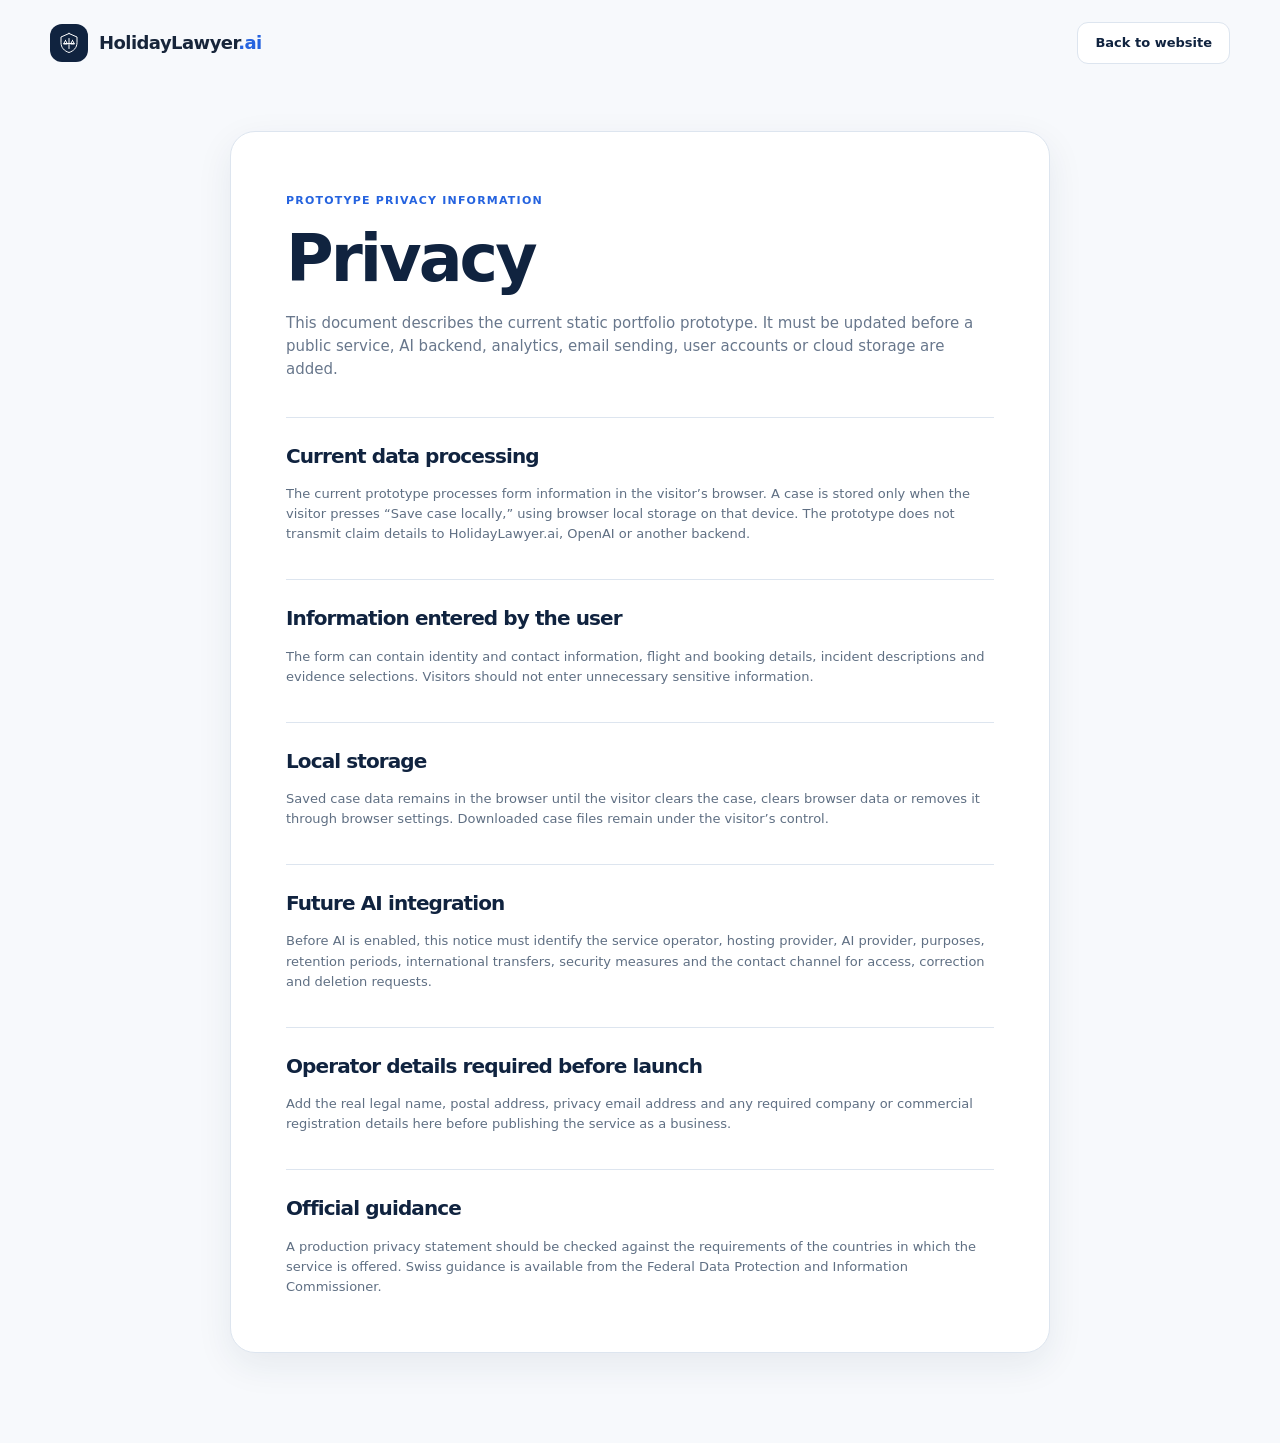
==== privacy.html @ cd202f5f "Add files via upload" ====
<!DOCTYPE html>
<html lang="en">
<head>
  <meta charset="UTF-8" />
  <meta name="viewport" content="width=device-width, initial-scale=1.0" />
  <title>Privacy — HolidayLawyer.ai</title>
  <link rel="stylesheet" href="styles.css" />
</head>
<body class="legal-page">
  <header class="legal-header shell">
    <a class="brand" href="index.html">
      <span class="brand-mark" aria-hidden="true">
        <svg viewBox="0 0 48 48">
          <path d="M24 5 40 12v11c0 10.4-6.5 16.9-16 20-9.5-3.1-16-9.6-16-20V12l16-7Z"/>
          <path d="M15 25h18M24 15v20"/>
          <path d="m17 19-4 7h8l-4-7Zm14 0-4 7h8l-4-7Z"/>
        </svg>
      </span>
      <span class="brand-name">HolidayLawyer<span>.ai</span></span>
    </a>
    <a class="button button-secondary button-small" href="index.html">Back to website</a>
  </header>

  <main class="legal-shell">
    <span class="eyebrow">Prototype privacy information</span>
    <h1>Privacy</h1>
    <p class="legal-intro">
      This document describes the current static portfolio prototype. It must be updated before
      a public service, AI backend, analytics, email sending, user accounts or cloud storage are added.
    </p>

    <section>
      <h2>Current data processing</h2>
      <p>
        The current prototype processes form information in the visitor’s browser. A case is stored
        only when the visitor presses “Save case locally,” using browser local storage on that device.
        The prototype does not transmit claim details to HolidayLawyer.ai, OpenAI or another backend.
      </p>
    </section>

    <section>
      <h2>Information entered by the user</h2>
      <p>
        The form can contain identity and contact information, flight and booking details, incident
        descriptions and evidence selections. Visitors should not enter unnecessary sensitive information.
      </p>
    </section>

    <section>
      <h2>Local storage</h2>
      <p>
        Saved case data remains in the browser until the visitor clears the case, clears browser data
        or removes it through browser settings. Downloaded case files remain under the visitor’s control.
      </p>
    </section>

    <section>
      <h2>Future AI integration</h2>
      <p>
        Before AI is enabled, this notice must identify the service operator, hosting provider, AI provider,
        purposes, retention periods, international transfers, security measures and the contact channel for
        access, correction and deletion requests.
      </p>
    </section>

    <section>
      <h2>Operator details required before launch</h2>
      <p>
        Add the real legal name, postal address, privacy email address and any required company or commercial
        registration details here before publishing the service as a business.
      </p>
    </section>

    <section>
      <h2>Official guidance</h2>
      <p>
        A production privacy statement should be checked against the requirements of the countries in which
        the service is offered. Swiss guidance is available from the Federal Data Protection and Information Commissioner.
      </p>
    </section>
  </main>
</body>
</html>
---- styles.css ----
:root {
  --navy: #10233f;
  --navy-soft: #19385f;
  --blue: #2563df;
  --blue-dark: #194cad;
  --blue-soft: #edf4ff;
  --sky: #dff2ff;
  --sand: #f6eddd;
  --sand-ink: #9a6a25;
  --green: #1b9369;
  --green-soft: #e8f7f1;
  --purple: #7555c7;
  --purple-soft: #f0ecff;
  --coral: #d96f58;
  --coral-soft: #fff0eb;
  --ink: #17253a;
  --muted: #68778c;
  --line: #dde5ef;
  --line-strong: #c9d5e4;
  --surface: #ffffff;
  --surface-soft: #f7f9fc;
  --shadow: 0 25px 70px rgba(25, 46, 78, .12);
  --shadow-soft: 0 12px 36px rgba(25, 46, 78, .08);
  --radius-xl: 30px;
  --radius-lg: 21px;
  --radius-md: 14px;
}

* {
  box-sizing: border-box;
}

html {
  scroll-behavior: smooth;
}

body {
  margin: 0;
  min-width: 320px;
  color: var(--ink);
  background: #fff;
  font-family: Inter, ui-sans-serif, system-ui, -apple-system, BlinkMacSystemFont, "Segoe UI", sans-serif;
  line-height: 1.55;
}

button,
input,
select,
textarea {
  font: inherit;
}

button,
a {
  -webkit-tap-highlight-color: transparent;
}

button {
  color: inherit;
}

a {
  color: inherit;
  text-decoration: none;
}

h1,
h2,
h3,
p {
  margin-top: 0;
}

h1,
h2,
h3 {
  line-height: 1.08;
  letter-spacing: -.045em;
}

.shell,
.site-header {
  width: min(1180px, calc(100% - 40px));
  margin-inline: auto;
}

.announcement {
  display: flex;
  min-height: 34px;
  align-items: center;
  justify-content: center;
  gap: 12px;
  padding: 7px 15px;
  color: #58708e;
  background: #f3f7fc;
  border-bottom: 1px solid #e2e9f2;
  font-size: 10px;
  font-weight: 700;
  text-align: center;
}

.announcement-divider {
  width: 3px;
  height: 3px;
  border-radius: 50%;
  background: #94a7bd;
}

.site-header {
  position: sticky;
  top: 13px;
  z-index: 50;
  display: flex;
  min-height: 68px;
  align-items: center;
  justify-content: space-between;
  gap: 28px;
  margin-top: 13px;
  padding: 10px 12px 10px 17px;
  border: 1px solid rgba(210, 221, 235, .92);
  border-radius: 18px;
  background: rgba(255, 255, 255, .92);
  box-shadow: 0 13px 36px rgba(25, 47, 80, .08);
  backdrop-filter: blur(16px);
}

.brand {
  display: inline-flex;
  align-items: center;
  gap: 11px;
  font-weight: 850;
  letter-spacing: -.035em;
  white-space: nowrap;
}

.brand-mark {
  display: grid;
  width: 38px;
  height: 38px;
  place-items: center;
  border-radius: 12px;
  background: var(--navy);
}

.brand-mark svg {
  width: 24px;
  height: 24px;
  fill: none;
  stroke: #fff;
  stroke-width: 2;
  stroke-linecap: round;
  stroke-linejoin: round;
}

.brand-name {
  font-size: 18px;
}

.brand-name span {
  color: var(--blue);
}

.desktop-nav {
  display: flex;
  align-items: center;
  gap: 27px;
  color: #53677f;
  font-size: 13px;
  font-weight: 680;
}

.desktop-nav a {
  transition: color .18s ease;
}

.desktop-nav a:hover {
  color: var(--blue);
}

.button {
  display: inline-flex;
  min-height: 50px;
  align-items: center;
  justify-content: center;
  gap: 9px;
  padding: 0 22px;
  border: 1px solid transparent;
  border-radius: 13px;
  cursor: pointer;
  font-weight: 780;
  transition: transform .18s ease, background .18s ease, border-color .18s ease, box-shadow .18s ease;
}

.button:hover {
  transform: translateY(-2px);
}

.button:disabled {
  cursor: not-allowed;
  opacity: .42;
  transform: none;
}

.button-primary {
  color: #fff;
  background: var(--blue);
  box-shadow: 0 13px 30px rgba(37, 99, 223, .22);
}

.button-primary:hover {
  background: var(--blue-dark);
  box-shadow: 0 16px 38px rgba(37, 99, 223, .28);
}

.button-secondary {
  color: var(--navy);
  border-color: var(--line);
  background: #fff;
}

.button-secondary:hover {
  border-color: #bdcce0;
  background: #f9fbff;
}

.button-small {
  min-height: 42px;
  padding-inline: 17px;
  border-radius: 11px;
  font-size: 13px;
}

.hero {
  display: grid;
  grid-template-columns: 1.04fr .96fr;
  align-items: center;
  gap: 68px;
  min-height: 710px;
  padding-block: 82px 74px;
}

.hero-label,
.eyebrow {
  display: inline-flex;
  align-items: center;
  gap: 8px;
  color: var(--blue);
  font-size: 11px;
  font-weight: 850;
  letter-spacing: .11em;
  text-transform: uppercase;
}

.hero-label {
  padding: 7px 10px;
  border: 1px solid #cedef8;
  border-radius: 999px;
  background: #f7faff;
}

.label-dot {
  width: 7px;
  height: 7px;
  border-radius: 50%;
  background: var(--blue);
  box-shadow: 0 0 0 5px rgba(37,99,223,.09);
}

.hero h1 {
  max-width: 760px;
  margin: 22px 0 25px;
  color: var(--navy);
  font-size: clamp(50px, 6.25vw, 80px);
}

.hero h1 span {
  color: var(--blue);
}

.hero-lead {
  max-width: 650px;
  margin-bottom: 31px;
  color: var(--muted);
  font-size: 18px;
}

.hero-actions {
  display: flex;
  flex-wrap: wrap;
  gap: 12px;
}

.hero-proof {
  display: flex;
  flex-wrap: wrap;
  gap: 25px;
  margin-top: 29px;
  color: #77879b;
  font-size: 12px;
}

.hero-proof strong {
  color: var(--navy);
}

.hero-dashboard {
  position: relative;
  min-height: 520px;
  padding: 29px;
  overflow: hidden;
  border: 1px solid #d7e5f4;
  border-radius: 34px;
  background:
    radial-gradient(circle at 88% 8%, rgba(255, 217, 126, .52), transparent 21%),
    linear-gradient(150deg, #eef7ff 0%, #e7f2ff 58%, #f8fbff 100%);
  box-shadow: var(--shadow);
}

.hero-dashboard::before {
  content: "";
  position: absolute;
  right: -130px;
  bottom: -210px;
  width: 430px;
  height: 430px;
  border: 65px solid rgba(255,255,255,.62);
  border-radius: 50%;
}

.dashboard-top,
.elara-mini,
.dashboard-title,
.route-preview,
.dashboard-grid,
.dashboard-checks > div,
.assessment-top,
.document-workspace-head,
.package-brand,
.footer-inner {
  display: flex;
  align-items: center;
  justify-content: space-between;
  gap: 16px;
}

.elara-mini {
  justify-content: flex-start;
}

.elara-avatar {
  display: grid;
  width: 37px;
  height: 37px;
  place-items: center;
  flex: 0 0 auto;
  border-radius: 12px;
  color: #fff;
  background: var(--navy);
  font-family: Georgia, serif;
  font-size: 17px;
  font-weight: 700;
}

.elara-avatar.large {
  width: 52px;
  height: 52px;
  border-radius: 16px;
  font-size: 23px;
}

.elara-mini div,
.elara-profile div,
.package-brand div {
  display: flex;
  flex-direction: column;
}

.elara-mini strong,
.package-brand strong {
  color: var(--navy);
  font-size: 12px;
}

.elara-mini small,
.package-brand small {
  color: #8190a3;
  font-size: 9px;
}

.status-pill {
  padding: 7px 10px;
  border-radius: 999px;
  color: var(--green);
  background: var(--green-soft);
  font-size: 9px;
  font-weight: 850;
}

.dashboard-title {
  margin: 38px 0 26px;
}

.dashboard-title h2 {
  margin: 5px 0 0;
  color: var(--navy);
  font-size: 27px;
}

.micro-label {
  color: #8795a7;
  font-size: 8px;
  font-weight: 800;
  letter-spacing: .11em;
  text-transform: uppercase;
}

.readiness-ring {
  display: grid;
  width: 78px;
  height: 78px;
  place-content: center;
  border-radius: 50%;
  background:
    radial-gradient(closest-side, #fff 75%, transparent 76% 99%),
    conic-gradient(var(--blue) 82%, #d9e5f3 0);
  text-align: center;
  box-shadow: 0 8px 24px rgba(25, 56, 96, .10);
}

.readiness-ring span {
  color: var(--navy);
  font-size: 17px;
  font-weight: 850;
  line-height: 1;
}

.readiness-ring small {
  color: #8491a2;
  font-size: 8px;
}

.route-preview {
  padding: 19px;
  border: 1px solid rgba(210,225,241,.9);
  border-radius: 17px;
  background: rgba(255,255,255,.86);
}

.route-preview > div:not(.route-line) {
  display: flex;
  flex-direction: column;
}

.route-preview strong {
  color: var(--navy);
  font-size: 27px;
  letter-spacing: -.04em;
}

.route-preview span {
  color: #8594a7;
  font-size: 9px;
}

.align-right {
  text-align: right;
}

.route-line {
  position: relative;
  flex: 1;
  height: 1px;
  background: repeating-linear-gradient(90deg, #9fb5d2 0 7px, transparent 7px 13px);
}

.route-line span {
  position: absolute;
  top: -13px;
  left: 50%;
  color: var(--blue);
  font-size: 17px;
  transform: translateX(-50%);
}

.dashboard-grid {
  margin: 13px 0;
  align-items: stretch;
}

.dashboard-stat {
  flex: 1;
  padding: 16px;
  border: 1px solid rgba(210,225,241,.86);
  border-radius: 15px;
  background: rgba(255,255,255,.78);
}

.dashboard-stat span,
.dashboard-stat strong,
.dashboard-stat small {
  display: block;
}

.dashboard-stat span {
  color: #8795a7;
  font-size: 8px;
}

.dashboard-stat strong {
  margin: 3px 0;
  color: var(--navy);
  font-size: 15px;
}

.dashboard-stat small {
  color: #91a0b1;
  font-size: 8px;
}

.dashboard-checks {
  position: relative;
  z-index: 2;
  padding: 7px 15px;
  border: 1px solid rgba(210,225,241,.86);
  border-radius: 15px;
  background: rgba(255,255,255,.82);
}

.dashboard-checks > div {
  justify-content: flex-start;
  padding: 9px 0;
  border-bottom: 1px solid #e7edf5;
  color: #5d6d81;
  font-size: 10px;
}

.dashboard-checks > div:last-child {
  border-bottom: 0;
}

.check-icon {
  display: grid;
  width: 21px;
  height: 21px;
  place-items: center;
  border-radius: 7px;
  color: #fff;
  background: var(--green);
  font-size: 9px;
  font-weight: 900;
}

.check-icon.pending {
  background: var(--sand-ink);
}

.floating-tag {
  position: absolute;
  z-index: 3;
  padding: 9px 12px;
  border: 1px solid #dbe5f0;
  border-radius: 12px;
  color: var(--navy);
  background: rgba(255,255,255,.94);
  box-shadow: var(--shadow-soft);
  font-size: 9px;
  font-weight: 850;
}

.tag-one {
  top: 86px;
  right: -5px;
  transform: rotate(5deg);
}

.tag-two {
  bottom: 36px;
  left: -4px;
  transform: rotate(-5deg);
}

.value-strip {
  border-block: 1px solid var(--line);
  background: #fff;
}

.value-grid {
  display: grid;
  grid-template-columns: repeat(4, 1fr);
}

.value-grid > div {
  display: flex;
  align-items: center;
  gap: 13px;
  padding: 24px 18px;
  border-right: 1px solid var(--line);
}

.value-grid > div:last-child {
  border-right: 0;
}

.value-grid strong {
  color: var(--blue);
  font-size: 10px;
}

.value-grid span {
  color: #5d6f85;
  font-size: 11px;
  font-weight: 720;
}

.section {
  padding-block: 105px;
}

.section-heading {
  margin-bottom: 47px;
}

.section-heading.split {
  display: grid;
  grid-template-columns: 1.1fr .9fr;
  align-items: end;
  gap: 90px;
}

.section-heading h2,
.document-workspace-head h2,
.future-panel h2,
.trust-copy h2 {
  max-width: 760px;
  margin: 12px 0 0;
  color: var(--navy);
  font-size: clamp(36px, 4.2vw, 54px);
}

.section-heading > p,
.section-heading.split > p,
.document-workspace-head p {
  margin: 0;
  color: var(--muted);
  font-size: 14px;
}

.section-heading.centered {
  text-align: center;
}

.section-heading.centered h2 {
  margin-inline: auto;
}

.section-heading.narrow {
  max-width: 720px;
  margin-inline: auto;
}

.section-heading.compact {
  margin-bottom: 29px;
}

.feature-grid {
  display: grid;
  grid-template-columns: repeat(3, 1fr);
  gap: 16px;
}

.feature-card {
  min-height: 290px;
  padding: 26px;
  border: 1px solid var(--line);
  border-radius: var(--radius-lg);
  background: #fff;
  transition: transform .2s ease, border-color .2s ease, box-shadow .2s ease;
}

.feature-card:hover {
  border-color: #c8d7ea;
  box-shadow: var(--shadow-soft);
  transform: translateY(-4px);
}

.feature-large {
  grid-row: span 2;
  min-height: 596px;
  background: linear-gradient(160deg, #f8fbff, #eef5ff);
}

.feature-wide {
  grid-column: span 2;
  display: grid;
  grid-template-columns: auto 1fr .9fr;
  align-items: center;
  gap: 21px;
  min-height: 250px;
}

.feature-icon {
  display: grid;
  width: 49px;
  height: 49px;
  margin-bottom: 52px;
  place-items: center;
  border-radius: 15px;
  background: var(--blue-soft);
}

.feature-icon svg {
  width: 23px;
  fill: none;
  stroke: var(--blue);
  stroke-width: 1.8;
  stroke-linecap: round;
  stroke-linejoin: round;
}

.feature-icon.sand {
  background: var(--sand);
}

.feature-icon.sand svg {
  stroke: var(--sand-ink);
}

.feature-icon.green {
  background: var(--green-soft);
}

.feature-icon.green svg {
  stroke: var(--green);
}

.feature-icon.purple {
  background: var(--purple-soft);
}

.feature-icon.purple svg {
  stroke: var(--purple);
}

.feature-icon.coral {
  margin-bottom: 0;
  background: var(--coral-soft);
}

.feature-icon.coral svg {
  stroke: var(--coral);
}

.feature-kicker {
  color: var(--blue);
  font-size: 9px;
  font-weight: 850;
  letter-spacing: .11em;
  text-transform: uppercase;
}

.feature-card h3 {
  margin: 9px 0 12px;
  color: var(--navy);
  font-size: 23px;
}

.feature-card p {
  color: var(--muted);
  font-size: 12px;
}

.mini-form-preview {
  margin-top: 90px;
  padding: 17px;
  border: 1px solid #cfdded;
  border-radius: 16px;
  background: #fff;
  box-shadow: var(--shadow-soft);
}

.mini-form-preview > span {
  color: #7b899b;
  font-size: 9px;
  font-weight: 750;
}

.mini-form-preview > div {
  display: flex;
  align-items: center;
  gap: 10px;
  margin-top: 8px;
}

.mini-form-preview i {
  width: 13px;
  height: 13px;
  border: 4px solid var(--blue);
  border-radius: 50%;
}

.mini-form-preview strong {
  flex: 1;
  color: var(--navy);
  font-size: 11px;
}

.mini-form-preview b {
  color: var(--blue);
  font-size: 8px;
}

.reply-preview {
  padding: 17px;
  border: 1px solid #f0d1c9;
  border-radius: 15px;
  background: #fff8f5;
}

.reply-preview span {
  color: #a87265;
  font-size: 8px;
  font-weight: 800;
  text-transform: uppercase;
}

.reply-preview p {
  margin: 7px 0 12px;
  color: #66514d;
  font-size: 10px;
}

.reply-preview strong {
  color: var(--coral);
  font-size: 9px;
}

.workspace-section {
  background: var(--surface-soft);
}

.workspace {
  overflow: hidden;
  border: 1px solid var(--line);
  border-radius: var(--radius-xl);
  background: #fff;
  box-shadow: var(--shadow);
}

.workspace-progress {
  display: grid;
  grid-template-columns: auto 1fr auto;
  align-items: center;
  gap: 24px;
  min-height: 82px;
  padding: 17px 22px;
  border-bottom: 1px solid var(--line);
}

.progress-copy {
  display: flex;
  min-width: 160px;
  flex-direction: column;
}

.progress-copy span {
  color: #8493a6;
  font-size: 9px;
  font-weight: 800;
}

.progress-copy strong {
  color: var(--navy);
  font-size: 14px;
}

.progress-track {
  height: 6px;
  overflow: hidden;
  border-radius: 999px;
  background: #e8eef6;
}

.progress-track span {
  display: block;
  width: 20%;
  height: 100%;
  border-radius: inherit;
  background: var(--blue);
  transition: width .25s ease;
}

.saved-case-button {
  min-height: 37px;
  padding: 0 12px;
  border: 1px solid var(--line);
  border-radius: 10px;
  color: #65768b;
  background: #fff;
  cursor: pointer;
  font-size: 9px;
  font-weight: 750;
}

.saved-case-button span {
  color: #9aa8b9;
}

.saved-case-button.has-case span {
  color: var(--green);
}

.workspace-body {
  display: grid;
  grid-template-columns: 280px 1fr;
}

.workspace-aside {
  min-height: 640px;
  padding: 27px;
  color: #fff;
  background: var(--navy);
}

.elara-profile {
  display: flex;
  align-items: center;
  gap: 13px;
}

.elara-profile strong {
  font-size: 14px;
}

.elara-profile small {
  color: #97abc4;
  font-size: 9px;
}

.workspace-aside > p {
  min-height: 115px;
  margin: 25px 0;
  color: #b4c2d4;
  font-size: 12px;
}

.assistant-rule {
  padding: 16px;
  border: 1px solid rgba(255,255,255,.11);
  border-radius: 14px;
  background: rgba(255,255,255,.055);
}

.assistant-rule span {
  color: #89aef2;
  font-size: 8px;
  font-weight: 850;
  letter-spacing: .11em;
  text-transform: uppercase;
}

.assistant-rule p {
  margin: 7px 0 0;
  color: #b4c4d7;
  font-size: 10px;
}

.case-tools {
  display: grid;
  gap: 7px;
  margin-top: 25px;
  padding-top: 22px;
  border-top: 1px solid rgba(255,255,255,.10);
}

.case-tools button {
  min-height: 39px;
  padding: 0 11px;
  border: 1px solid transparent;
  border-radius: 10px;
  color: #bac9da;
  background: transparent;
  cursor: pointer;
  text-align: left;
  font-size: 10px;
  font-weight: 700;
}

.case-tools button:hover {
  border-color: rgba(255,255,255,.12);
  color: #fff;
  background: rgba(255,255,255,.055);
}

.workspace-main {
  min-width: 0;
  min-height: 640px;
  padding: 34px;
}

.wizard-step {
  display: none;
  animation: stepIn .23s ease;
}

.wizard-step.active {
  display: block;
}

@keyframes stepIn {
  from { opacity: 0; transform: translateY(7px); }
  to { opacity: 1; transform: translateY(0); }
}

fieldset {
  margin: 0;
  padding: 0;
  border: 0;
}

legend {
  margin-bottom: 8px;
  color: var(--navy);
  font-size: 25px;
  font-weight: 850;
  letter-spacing: -.035em;
}

.question-help {
  margin-bottom: 25px;
  color: var(--muted);
  font-size: 11px;
}

.case-choice-grid {
  display: grid;
  grid-template-columns: repeat(2, 1fr);
  gap: 14px;
}

.case-choice {
  position: relative;
  display: flex;
  min-height: 210px;
  flex-direction: column;
  align-items: flex-start;
  padding: 20px;
  border: 1px solid var(--line);
  border-radius: 18px;
  background: #fff;
  cursor: pointer;
  transition: border-color .18s ease, background .18s ease, box-shadow .18s ease, transform .18s ease;
}

.case-choice:hover {
  border-color: #b9cbe3;
  box-shadow: var(--shadow-soft);
  transform: translateY(-2px);
}

.case-choice:has(input:checked) {
  border-color: #89acf3;
  background: #f6f9ff;
  box-shadow: inset 0 0 0 1px #c5d8fa;
}

.case-choice input {
  position: absolute;
  opacity: 0;
}

.case-choice-icon {
  display: grid;
  width: 51px;
  height: 51px;
  margin-bottom: 40px;
  place-items: center;
  border-radius: 15px;
  background: var(--blue-soft);
}

.case-choice-icon.sand-bg {
  background: var(--sand);
}

.case-choice-icon svg {
  width: 24px;
  fill: none;
  stroke: var(--blue);
  stroke-width: 1.8;
  stroke-linecap: round;
  stroke-linejoin: round;
}

.case-choice-icon.sand-bg svg {
  stroke: var(--sand-ink);
}

.case-choice > span:not(.case-choice-icon) {
  display: flex;
  flex-direction: column;
}

.case-choice strong {
  color: var(--navy);
  font-size: 16px;
}

.case-choice small {
  margin-top: 5px;
  color: var(--muted);
  font-size: 10px;
}

.case-choice b {
  position: absolute;
  right: 18px;
  bottom: 17px;
  color: var(--blue);
  font-size: 9px;
}

.form-grid {
  display: grid;
  gap: 14px;
  margin-bottom: 17px;
}

.form-grid.two {
  grid-template-columns: repeat(2, 1fr);
}

.form-grid.three {
  grid-template-columns: repeat(3, 1fr);
}

#claimWizard label:not(.case-choice):not(.authorisation) {
  display: flex;
  flex-direction: column;
  gap: 7px;
}

#claimWizard label > span {
  color: #4c5f77;
  font-size: 10px;
  font-weight: 750;
}

#claimWizard input,
#claimWizard select,
#claimWizard textarea {
  width: 100%;
  border: 1px solid #dbe4ef;
  border-radius: 11px;
  outline: 0;
  color: var(--navy);
  background: #fbfcfe;
  transition: border-color .18s ease, box-shadow .18s ease, background .18s ease;
}

#claimWizard input,
#claimWizard select {
  height: 47px;
  padding: 0 13px;
}

#claimWizard textarea {
  resize: vertical;
  min-height: 116px;
  padding: 12px 13px;
}

#claimWizard input:focus,
#claimWizard select:focus,
#claimWizard textarea:focus {
  border-color: #8aacf2;
  background: #fff;
  box-shadow: 0 0 0 4px rgba(37,99,223,.08);
}

.evidence-grid {
  display: grid;
  grid-template-columns: repeat(2, 1fr);
  gap: 10px;
  margin-top: 21px;
}

.evidence-grid label {
  display: flex !important;
  min-height: 49px;
  flex-direction: row !important;
  align-items: center;
  gap: 10px !important;
  padding: 0 13px;
  border: 1px solid var(--line);
  border-radius: 11px;
  cursor: pointer;
  background: #fff;
}

.evidence-grid label:has(input:checked) {
  border-color: #9ab8f2;
  background: #f5f8ff;
}

.evidence-grid input {
  width: 16px !important;
  height: 16px !important;
  accent-color: var(--blue);
}

.evidence-grid span {
  color: #53667d !important;
  font-size: 10px !important;
}

.authorisation {
  display: flex;
  align-items: flex-start;
  gap: 11px;
  margin-top: 24px;
  padding: 17px;
  border: 1px solid #d7e1ee;
  border-radius: 13px;
  background: #f8fafc;
}

.authorisation input {
  width: 17px !important;
  height: 17px !important;
  margin-top: 3px;
  accent-color: var(--blue);
}

.authorisation span {
  color: #5d6d81 !important;
  font-size: 10px !important;
  font-weight: 650 !important;
}

.wizard-error {
  min-height: 19px;
  margin: 18px 0 0;
  color: #cf4f4f;
  font-size: 10px;
  font-weight: 750;
}

.wizard-actions {
  display: flex;
  justify-content: space-between;
  gap: 12px;
  margin-top: 17px;
  padding-top: 22px;
  border-top: 1px solid var(--line);
}

.hidden {
  display: none !important;
}

.assessment-panel {
  animation: stepIn .25s ease;
}

.assessment-top {
  align-items: flex-start;
}

.assessment-top > div:first-child {
  max-width: 650px;
}

.assessment-top h2 {
  margin: 11px 0 10px;
  color: var(--navy);
  font-size: 35px;
}

.assessment-top p {
  color: var(--muted);
  font-size: 12px;
}

.score-card {
  display: grid;
  width: 112px;
  height: 112px;
  place-content: center;
  flex: 0 0 auto;
  border-radius: 25px;
  color: #fff;
  background: var(--navy);
  text-align: center;
}

.score-card span {
  font-size: 26px;
  font-weight: 850;
  line-height: 1;
}

.score-card small {
  margin-top: 5px;
  color: #a5b8d0;
  font-size: 8px;
}

.assessment-cards {
  display: grid;
  grid-template-columns: repeat(3, 1fr);
  gap: 11px;
  margin: 27px 0;
}

.assessment-cards article {
  min-height: 125px;
  padding: 17px;
  border: 1px solid var(--line);
  border-radius: 15px;
  background: #fbfcfe;
}

.assessment-cards span,
.assessment-cards strong,
.assessment-cards small {
  display: block;
}

.assessment-cards span {
  color: #8493a5;
  font-size: 8px;
  font-weight: 750;
  text-transform: uppercase;
}

.assessment-cards strong {
  margin: 9px 0 5px;
  color: var(--navy);
  font-size: 16px;
}

.assessment-cards small {
  color: #7d8b9e;
  font-size: 8px;
}

.assessment-lists {
  display: grid;
  grid-template-columns: repeat(2, 1fr);
  gap: 15px;
}

.assessment-lists > div {
  padding: 19px;
  border: 1px solid var(--line);
  border-radius: 15px;
}

.assessment-lists h3 {
  margin-bottom: 13px;
  color: var(--navy);
  font-size: 14px;
}

.assessment-lists ul,
.package-section ul {
  display: grid;
  gap: 8px;
  margin: 0;
  padding: 0;
  list-style: none;
}

.assessment-lists li,
.package-section li {
  position: relative;
  padding-left: 17px;
  color: #637388;
  font-size: 9px;
}

.assessment-lists li::before,
.package-section li::before {
  content: "✓";
  position: absolute;
  left: 0;
  color: var(--green);
  font-weight: 900;
}

#missingList li::before {
  content: "•";
  color: var(--coral);
}

.jurisdiction-note {
  margin-top: 15px;
  padding: 17px;
  border-left: 3px solid var(--sand-ink);
  border-radius: 0 12px 12px 0;
  background: #fff9ee;
}

.jurisdiction-note strong {
  color: #7c581f;
  font-size: 10px;
}

.jurisdiction-note p {
  margin: 6px 0 0;
  color: #78684e;
  font-size: 9px;
}

.assessment-actions {
  display: flex;
  gap: 11px;
  margin-top: 22px;
}

.document-workspace,
.response-analyser {
  margin-top: 55px;
}

.document-workspace-head {
  align-items: flex-end;
  margin-bottom: 26px;
}

.document-workspace-head h2 {
  font-size: 40px;
}

.document-actions {
  display: flex;
  gap: 10px;
}

.document-layout {
  display: grid;
  grid-template-columns: minmax(0, 1fr) 280px;
  align-items: start;
  gap: 18px;
}

.paper {
  min-height: 930px;
  padding: 67px 72px;
  border: 1px solid var(--line);
  color: #202a39;
  background: #fff;
  box-shadow: var(--shadow);
  font-family: Arial, Helvetica, sans-serif;
  font-size: 13px;
  line-height: 1.62;
}

.paper .letter-brand {
  display: flex;
  align-items: center;
  justify-content: space-between;
  gap: 25px;
  margin-bottom: 48px;
  padding-bottom: 19px;
  border-bottom: 1px solid #dde3eb;
}

.paper .letter-brand strong {
  display: block;
  color: #10233f;
  font-size: 15px;
}

.paper .letter-brand span {
  color: #7b8695;
  font-size: 9px;
}

.paper .letter-mark {
  display: grid;
  width: 42px;
  height: 42px;
  place-items: center;
  border: 1px solid #10233f;
  border-radius: 50%;
  color: #10233f;
  font-family: Georgia, serif;
  font-size: 16px;
  font-weight: 700;
}

.paper .letter-meta {
  display: flex;
  justify-content: space-between;
  gap: 35px;
  margin-bottom: 38px;
  color: #647081;
  font-size: 11px;
}

.paper h3 {
  margin: 29px 0 22px;
  color: #101c2f;
  font-family: Arial, Helvetica, sans-serif;
  font-size: 16px;
  letter-spacing: 0;
  line-height: 1.4;
}

.paper p {
  margin-bottom: 18px;
}

.paper ul {
  padding-left: 20px;
}

.paper .letter-signature {
  display: grid;
  grid-template-columns: 1fr auto;
  gap: 25px;
  align-items: end;
  margin-top: 35px;
}

.paper .ai-prepared {
  color: #778292;
  font-size: 9px;
}

.paper .document-notice {
  margin-top: 42px;
  padding-top: 16px;
  border-top: 1px solid #dce2e9;
  color: #7a8491;
  font-size: 9px;
}

.package-sidebar {
  position: sticky;
  top: 105px;
  overflow: hidden;
  border: 1px solid var(--line);
  border-radius: 19px;
  background: #fff;
  box-shadow: var(--shadow-soft);
}

.package-brand {
  justify-content: flex-start;
  padding: 18px;
  border-bottom: 1px solid var(--line);
  background: #f8fafc;
}

.package-section {
  padding: 18px;
  border-bottom: 1px solid var(--line);
}

.package-section > span {
  display: block;
  margin-bottom: 8px;
  color: #8896a8;
  font-size: 8px;
  font-weight: 800;
  text-transform: uppercase;
}

.package-section > strong {
  color: var(--navy);
  font-size: 15px;
}

.package-section label {
  display: flex;
  align-items: flex-start;
  gap: 8px;
  margin-bottom: 9px;
  color: #627286;
  font-size: 9px;
}

.package-section label:last-child {
  margin-bottom: 0;
}

.package-section input {
  margin-top: 2px;
  accent-color: var(--blue);
}

.package-warning {
  padding: 17px;
  background: #fff8ee;
}

.package-warning strong {
  color: #7d5920;
  font-size: 9px;
}

.package-warning p {
  margin: 5px 0 0;
  color: #7d6b4d;
  font-size: 8px;
}

.response-analyser {
  padding-top: 55px;
  border-top: 1px solid var(--line);
}

.analyser-layout {
  display: grid;
  grid-template-columns: 1fr .9fr;
  gap: 17px;
}

.analyser-input,
.response-result {
  padding: 24px;
  border: 1px solid var(--line);
  border-radius: 19px;
  background: #fff;
}

.analyser-input label {
  display: flex;
  flex-direction: column;
  gap: 8px;
}

.analyser-input label > span {
  color: #50637b;
  font-size: 10px;
  font-weight: 750;
}

.analyser-input textarea {
  width: 100%;
  min-height: 230px;
  margin-bottom: 14px;
  padding: 13px;
  resize: vertical;
  border: 1px solid var(--line);
  border-radius: 12px;
  outline: 0;
  color: var(--navy);
  background: #fbfcfe;
}

.analyser-input textarea:focus {
  border-color: #8aacf2;
  box-shadow: 0 0 0 4px rgba(37,99,223,.08);
}

.response-result {
  display: flex;
  min-height: 348px;
  flex-direction: column;
  justify-content: center;
}

.response-result.empty {
  color: #75859a;
  background: #f8fafc;
}

.response-badge {
  align-self: flex-start;
  padding: 6px 9px;
  border-radius: 999px;
  color: #66788e;
  background: #e9eef5;
  font-size: 8px;
  font-weight: 850;
  text-transform: uppercase;
}

.response-result.accepted .response-badge {
  color: var(--green);
  background: var(--green-soft);
}

.response-result.more-info .response-badge {
  color: var(--blue);
  background: var(--blue-soft);
}

.response-result.extraordinary .response-badge {
  color: #8d6424;
  background: var(--sand);
}

.response-result.rejected .response-badge {
  color: var(--coral);
  background: var(--coral-soft);
}

.response-result h3 {
  margin: 14px 0 9px;
  color: var(--navy);
  font-size: 23px;
}

.response-result > p {
  color: var(--muted);
  font-size: 11px;
}

.suggested-reply {
  margin-top: 15px;
  padding: 15px;
  border-left: 3px solid var(--blue);
  border-radius: 0 10px 10px 0;
  background: #f4f8ff;
  color: #586a81;
  font-size: 9px;
  white-space: pre-wrap;
}

.journey-steps {
  display: grid;
  grid-template-columns: repeat(4, 1fr);
  gap: 14px;
}

.journey-steps article {
  min-height: 220px;
  padding: 25px;
  border: 1px solid var(--line);
  border-radius: 19px;
  background: #fff;
}

.journey-steps article > span {
  display: grid;
  width: 38px;
  height: 38px;
  margin-bottom: 60px;
  place-items: center;
  border-radius: 12px;
  color: var(--blue);
  background: var(--blue-soft);
  font-size: 9px;
  font-weight: 900;
}

.journey-steps h3 {
  margin-bottom: 8px;
  color: var(--navy);
  font-size: 20px;
}

.journey-steps p {
  color: var(--muted);
  font-size: 11px;
}

.future-section {
  color: #fff;
  background: var(--navy);
}

.future-panel {
  display: grid;
  grid-template-columns: 1fr .8fr;
  align-items: center;
  gap: 90px;
}

.eyebrow.light {
  color: #8db3fb;
}

.future-panel h2 {
  color: #fff;
}

.future-panel p {
  max-width: 600px;
  color: #acbed3;
  font-size: 13px;
}

.future-list {
  display: grid;
  grid-template-columns: repeat(2, 1fr);
  gap: 11px;
}

.future-list span {
  padding: 17px;
  border: 1px solid rgba(255,255,255,.12);
  border-radius: 13px;
  color: #d1dbea;
  background: rgba(255,255,255,.045);
  font-size: 10px;
  font-weight: 720;
}

.trust-grid {
  display: grid;
  grid-template-columns: .9fr 1.1fr;
  align-items: start;
  gap: 90px;
}

.trust-copy p {
  color: var(--muted);
  font-size: 14px;
}

.trust-items {
  display: grid;
  grid-template-columns: repeat(2, 1fr);
  gap: 13px;
}

.trust-items article {
  min-height: 155px;
  padding: 21px;
  border: 1px solid var(--line);
  border-radius: 17px;
}

.trust-items strong {
  color: var(--navy);
  font-size: 13px;
}

.trust-items p {
  margin: 8px 0 0;
  color: var(--muted);
  font-size: 10px;
}

.sources-section {
  padding-block: 38px;
  border-top: 1px solid var(--line);
  background: #f8fafc;
}

.sources-inner {
  display: grid;
  grid-template-columns: 1fr auto;
  align-items: center;
  gap: 50px;
}

.sources-inner p {
  max-width: 650px;
  margin: 7px 0 0;
  color: var(--muted);
  font-size: 10px;
}

.source-links {
  display: flex;
  flex-direction: column;
  align-items: flex-end;
  gap: 6px;
}

.source-links a {
  color: var(--blue);
  font-size: 9px;
  font-weight: 750;
}

.site-footer {
  border-top: 1px solid var(--line);
  background: #fff;
}

.footer-inner {
  align-items: flex-start;
  padding-block: 38px;
  color: #718197;
  font-size: 10px;
}

.footer-inner > div:first-child {
  max-width: 500px;
}

.footer-brand {
  margin-bottom: 13px;
  color: var(--navy);
}

.footer-brand .brand-mark {
  width: 34px;
  height: 34px;
}

.footer-brand .brand-mark svg {
  width: 21px;
  height: 21px;
}

.footer-inner p {
  margin: 0;
}

.footer-links {
  display: flex;
  gap: 20px;
  font-weight: 720;
}

.copyright {
  white-space: nowrap;
}

.toast {
  position: fixed;
  z-index: 100;
  right: 24px;
  bottom: 24px;
  max-width: 360px;
  padding: 13px 17px;
  border-radius: 12px;
  color: #fff;
  background: var(--navy);
  box-shadow: 0 18px 45px rgba(17,35,63,.24);
  font-size: 11px;
  font-weight: 750;
  opacity: 0;
  pointer-events: none;
  transform: translateY(10px);
  transition: opacity .18s ease, transform .18s ease;
}

.toast.visible {
  opacity: 1;
  transform: translateY(0);
}

@media (max-width: 1000px) {
  .desktop-nav {
    display: none;
  }

  .hero {
    grid-template-columns: 1fr;
  }

  .hero-copy {
    max-width: 800px;
  }

  .hero-dashboard {
    min-height: 510px;
  }

  .section-heading.split,
  .future-panel,
  .trust-grid {
    grid-template-columns: 1fr;
    gap: 28px;
  }

  .feature-grid {
    grid-template-columns: repeat(2, 1fr);
  }

  .feature-large {
    grid-row: auto;
    min-height: 400px;
  }

  .feature-wide {
    grid-column: span 2;
  }

  .mini-form-preview {
    margin-top: 40px;
  }

  .workspace-body {
    grid-template-columns: 1fr;
  }

  .workspace-aside {
    min-height: auto;
  }

  .workspace-aside > p {
    min-height: auto;
  }

  .case-tools {
    grid-template-columns: repeat(3, 1fr);
  }

  .document-layout {
    grid-template-columns: 1fr;
  }

  .package-sidebar {
    position: static;
  }

  .journey-steps {
    grid-template-columns: repeat(2, 1fr);
  }

  .sources-inner {
    grid-template-columns: 1fr;
  }

  .source-links {
    align-items: flex-start;
  }

  .footer-inner {
    flex-wrap: wrap;
  }
}

@media (max-width: 700px) {
  .shell,
  .site-header {
    width: min(100% - 24px, 1180px);
  }

  .announcement {
    flex-direction: column;
    gap: 2px;
  }

  .announcement-divider {
    display: none;
  }

  .site-header > .button {
    display: none;
  }

  .hero {
    min-height: auto;
    gap: 38px;
    padding-block: 72px 55px;
  }

  .hero h1 {
    font-size: 46px;
  }

  .hero-lead {
    font-size: 16px;
  }

  .hero-actions {
    flex-direction: column;
  }

  .hero-actions .button {
    width: 100%;
  }

  .hero-dashboard {
    min-height: 500px;
    padding: 21px;
  }

  .dashboard-grid,
  .dashboard-title {
    align-items: stretch;
  }

  .tag-one,
  .tag-two {
    display: none;
  }

  .value-grid {
    grid-template-columns: repeat(2, 1fr);
  }

  .value-grid > div:nth-child(2) {
    border-right: 0;
  }

  .value-grid > div:nth-child(-n+2) {
    border-bottom: 1px solid var(--line);
  }

  .section {
    padding-block: 75px;
  }

  .feature-grid,
  .case-choice-grid,
  .form-grid.two,
  .form-grid.three,
  .assessment-cards,
  .assessment-lists,
  .evidence-grid,
  .analyser-layout,
  .journey-steps,
  .trust-items,
  .future-list {
    grid-template-columns: 1fr;
  }

  .feature-wide {
    grid-column: auto;
    grid-template-columns: 1fr;
  }

  .feature-icon.coral {
    margin-bottom: 20px;
  }

  .workspace-progress {
    grid-template-columns: 1fr;
    gap: 11px;
  }

  .saved-case-button {
    justify-self: start;
  }

  .workspace-main,
  .workspace-aside {
    padding: 22px;
  }

  .case-tools {
    grid-template-columns: 1fr;
  }

  .wizard-actions,
  .assessment-actions,
  .document-workspace-head,
  .footer-inner {
    align-items: stretch;
    flex-direction: column;
  }

  .wizard-actions .button,
  .assessment-actions .button {
    width: 100%;
  }

  .assessment-top {
    align-items: flex-start;
    flex-direction: column;
  }

  .document-actions {
    flex-direction: column;
    width: 100%;
  }

  .paper {
    min-height: 850px;
    padding: 42px 27px;
  }

  .paper .letter-meta,
  .paper .letter-signature {
    grid-template-columns: 1fr;
    flex-direction: column;
  }

  .footer-links {
    flex-wrap: wrap;
  }
}

@media print {
  body * {
    visibility: hidden;
  }

  #claimDocument,
  #claimDocument * {
    visibility: visible;
  }

  #claimDocument {
    position: absolute;
    inset: 0;
    width: 100%;
    min-height: 100%;
    padding: 45px;
    border: 0;
    box-shadow: none;
  }
}


.legal-page {
  background: #f7f9fc;
}

.legal-header {
  display: flex;
  min-height: 86px;
  align-items: center;
  justify-content: space-between;
  gap: 20px;
}

.legal-shell {
  width: min(820px, calc(100% - 32px));
  margin: 45px auto 90px;
  padding: 55px;
  border: 1px solid var(--line);
  border-radius: 25px;
  background: #fff;
  box-shadow: var(--shadow-soft);
}

.legal-shell h1 {
  margin: 12px 0 18px;
  color: var(--navy);
  font-size: clamp(42px, 7vw, 65px);
}

.legal-intro {
  color: var(--muted);
  font-size: 15px;
}

.legal-shell section {
  margin-top: 35px;
  padding-top: 28px;
  border-top: 1px solid var(--line);
}

.legal-shell h2 {
  color: var(--navy);
  font-size: 20px;
}

.legal-shell section p {
  margin-bottom: 0;
  color: #5f6f83;
  font-size: 13px;
}

@media (max-width: 700px) {
  .legal-header {
    min-height: 75px;
  }

  .legal-shell {
    margin-top: 25px;
    padding: 30px 22px;
  }

  .legal-header .button {
    display: none;
  }
}
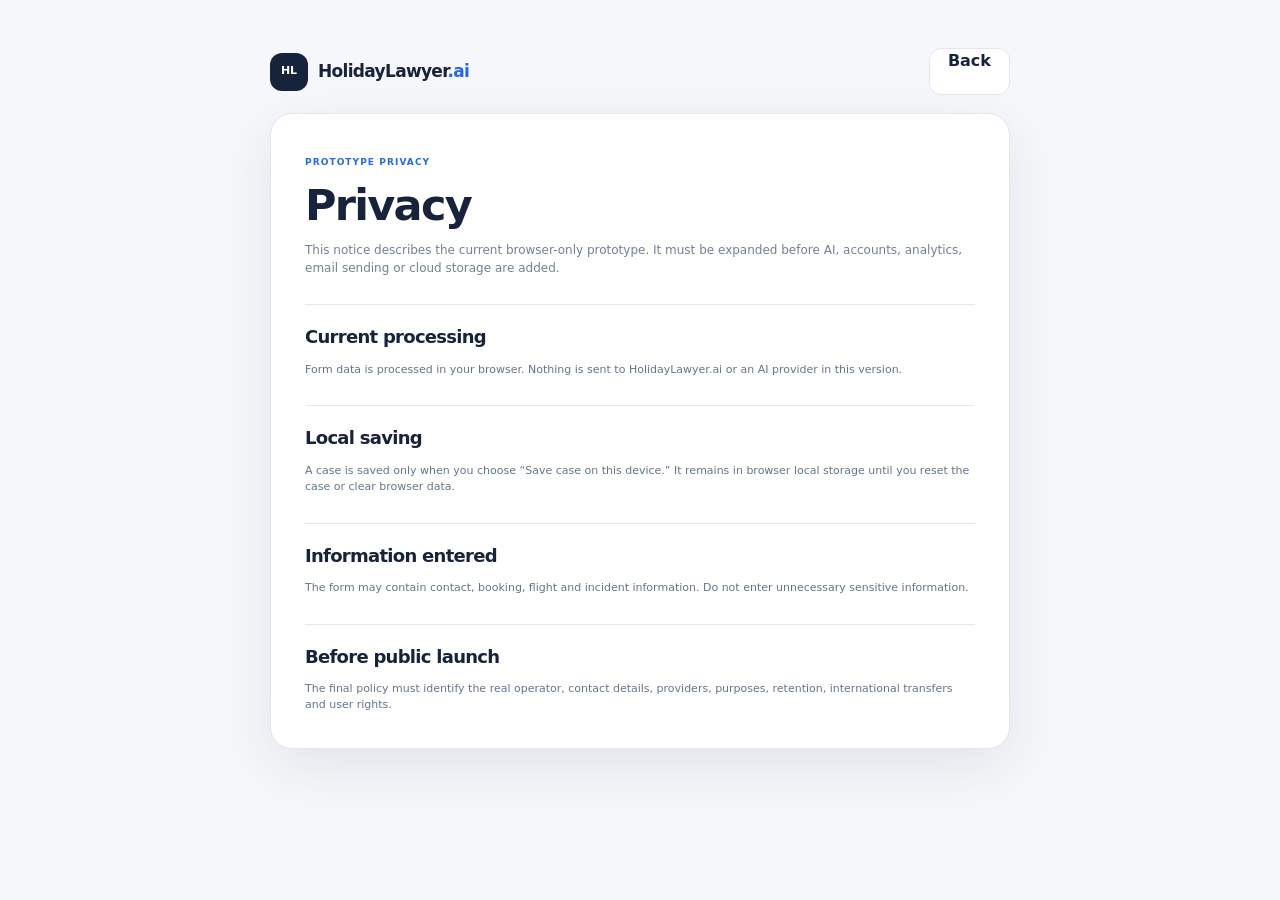
==== commit eaf62a33: "Redesign website as compact app" ====
--- a/privacy.html
+++ b/privacy.html
@@ -1,83 +1,17 @@
 <!DOCTYPE html>
 <html lang="en">
-<head>
-  <meta charset="UTF-8" />
-  <meta name="viewport" content="width=device-width, initial-scale=1.0" />
-  <title>Privacy — HolidayLawyer.ai</title>
-  <link rel="stylesheet" href="styles.css" />
-</head>
+<head><meta charset="UTF-8"/><meta name="viewport" content="width=device-width, initial-scale=1.0"/><title>Privacy · HolidayLawyer.ai</title><link rel="stylesheet" href="styles.css"/></head>
 <body class="legal-page">
-  <header class="legal-header shell">
-    <a class="brand" href="index.html">
-      <span class="brand-mark" aria-hidden="true">
-        <svg viewBox="0 0 48 48">
-          <path d="M24 5 40 12v11c0 10.4-6.5 16.9-16 20-9.5-3.1-16-9.6-16-20V12l16-7Z"/>
-          <path d="M15 25h18M24 15v20"/>
-          <path d="m17 19-4 7h8l-4-7Zm14 0-4 7h8l-4-7Z"/>
-        </svg>
-      </span>
-      <span class="brand-name">HolidayLawyer<span>.ai</span></span>
-    </a>
-    <a class="button button-secondary button-small" href="index.html">Back to website</a>
-  </header>
-
-  <main class="legal-shell">
-    <span class="eyebrow">Prototype privacy information</span>
-    <h1>Privacy</h1>
-    <p class="legal-intro">
-      This document describes the current static portfolio prototype. It must be updated before
-      a public service, AI backend, analytics, email sending, user accounts or cloud storage are added.
-    </p>
-
-    <section>
-      <h2>Current data processing</h2>
-      <p>
-        The current prototype processes form information in the visitor’s browser. A case is stored
-        only when the visitor presses “Save case locally,” using browser local storage on that device.
-        The prototype does not transmit claim details to HolidayLawyer.ai, OpenAI or another backend.
-      </p>
-    </section>
-
-    <section>
-      <h2>Information entered by the user</h2>
-      <p>
-        The form can contain identity and contact information, flight and booking details, incident
-        descriptions and evidence selections. Visitors should not enter unnecessary sensitive information.
-      </p>
-    </section>
-
-    <section>
-      <h2>Local storage</h2>
-      <p>
-        Saved case data remains in the browser until the visitor clears the case, clears browser data
-        or removes it through browser settings. Downloaded case files remain under the visitor’s control.
-      </p>
-    </section>
-
-    <section>
-      <h2>Future AI integration</h2>
-      <p>
-        Before AI is enabled, this notice must identify the service operator, hosting provider, AI provider,
-        purposes, retention periods, international transfers, security measures and the contact channel for
-        access, correction and deletion requests.
-      </p>
-    </section>
-
-    <section>
-      <h2>Operator details required before launch</h2>
-      <p>
-        Add the real legal name, postal address, privacy email address and any required company or commercial
-        registration details here before publishing the service as a business.
-      </p>
-    </section>
-
-    <section>
-      <h2>Official guidance</h2>
-      <p>
-        A production privacy statement should be checked against the requirements of the countries in which
-        the service is offered. Swiss guidance is available from the Federal Data Protection and Information Commissioner.
-      </p>
-    </section>
-  </main>
+  <div class="legal-shell">
+    <header class="legal-header"><a class="brand" href="index.html"><span class="brand-mark">HL</span><span>HolidayLawyer<span class="brand-ai">.ai</span></span></a><a class="secondary-button" href="index.html">Back</a></header>
+    <main class="legal-content">
+      <span class="quiet-label">Prototype privacy</span><h1>Privacy</h1>
+      <p>This notice describes the current browser-only prototype. It must be expanded before AI, accounts, analytics, email sending or cloud storage are added.</p>
+      <section><h2>Current processing</h2><p>Form data is processed in your browser. Nothing is sent to HolidayLawyer.ai or an AI provider in this version.</p></section>
+      <section><h2>Local saving</h2><p>A case is saved only when you choose “Save case on this device.” It remains in browser local storage until you reset the case or clear browser data.</p></section>
+      <section><h2>Information entered</h2><p>The form may contain contact, booking, flight and incident information. Do not enter unnecessary sensitive information.</p></section>
+      <section><h2>Before public launch</h2><p>The final policy must identify the real operator, contact details, providers, purposes, retention, international transfers and user rights.</p></section>
+    </main>
+  </div>
 </body>
 </html>
--- a/styles.css
+++ b/styles.css
@@ -1,136 +1,77 @@
 :root {
-  --navy: #10233f;
-  --navy-soft: #19385f;
-  --blue: #2563df;
-  --blue-dark: #194cad;
+  --bg: #f6f7fa;
+  --surface: #ffffff;
+  --surface-soft: #f9fafc;
+  --ink: #17233a;
+  --muted: #718096;
+  --line: #e2e7ef;
+  --blue: #2869df;
+  --blue-dark: #1f55b8;
   --blue-soft: #edf4ff;
-  --sky: #dff2ff;
-  --sand: #f6eddd;
-  --sand-ink: #9a6a25;
-  --green: #1b9369;
-  --green-soft: #e8f7f1;
-  --purple: #7555c7;
-  --purple-soft: #f0ecff;
-  --coral: #d96f58;
-  --coral-soft: #fff0eb;
-  --ink: #17253a;
-  --muted: #68778c;
-  --line: #dde5ef;
-  --line-strong: #c9d5e4;
-  --surface: #ffffff;
-  --surface-soft: #f7f9fc;
-  --shadow: 0 25px 70px rgba(25, 46, 78, .12);
-  --shadow-soft: 0 12px 36px rgba(25, 46, 78, .08);
-  --radius-xl: 30px;
-  --radius-lg: 21px;
-  --radius-md: 14px;
-}
-
-* {
-  box-sizing: border-box;
-}
-
-html {
-  scroll-behavior: smooth;
-}
-
+  --sand: #f6ecda;
+  --sand-ink: #986922;
+  --green: #178b64;
+  --green-soft: #e9f6f1;
+  --red: #c85a55;
+  --red-soft: #fff0ef;
+  --shadow: 0 18px 55px rgba(24, 43, 75, .09);
+  --radius: 22px;
+  --radius-small: 14px;
+}
+
+* { box-sizing: border-box; }
+html { scroll-behavior: smooth; }
 body {
   margin: 0;
   min-width: 320px;
   color: var(--ink);
-  background: #fff;
+  background: var(--bg);
   font-family: Inter, ui-sans-serif, system-ui, -apple-system, BlinkMacSystemFont, "Segoe UI", sans-serif;
-  line-height: 1.55;
-}
-
-button,
-input,
-select,
-textarea {
-  font: inherit;
-}
-
-button,
-a {
-  -webkit-tap-highlight-color: transparent;
-}
-
-button {
-  color: inherit;
-}
-
-a {
-  color: inherit;
-  text-decoration: none;
-}
-
-h1,
-h2,
-h3,
-p {
-  margin-top: 0;
-}
-
-h1,
-h2,
-h3 {
-  line-height: 1.08;
-  letter-spacing: -.045em;
-}
-
-.shell,
-.site-header {
-  width: min(1180px, calc(100% - 40px));
-  margin-inline: auto;
-}
-
-.announcement {
+  line-height: 1.5;
+}
+button, input, select, textarea { font: inherit; }
+button, a { -webkit-tap-highlight-color: transparent; }
+button { color: inherit; }
+a { color: inherit; text-decoration: none; }
+h1, h2, h3, p { margin-top: 0; }
+h1, h2, h3 { line-height: 1.08; letter-spacing: -.04em; }
+
+.app-shell {
+  width: min(760px, 100%);
+  min-height: 100vh;
+  margin: 0 auto;
+  padding: 0 18px 108px;
+}
+
+.app-header {
+  position: sticky;
+  top: 0;
+  z-index: 40;
   display: flex;
-  min-height: 34px;
-  align-items: center;
-  justify-content: center;
-  gap: 12px;
-  padding: 7px 15px;
-  color: #58708e;
-  background: #f3f7fc;
-  border-bottom: 1px solid #e2e9f2;
-  font-size: 10px;
-  font-weight: 700;
-  text-align: center;
-}
-
-.announcement-divider {
-  width: 3px;
-  height: 3px;
-  border-radius: 50%;
-  background: #94a7bd;
-}
-
-.site-header {
-  position: sticky;
-  top: 13px;
-  z-index: 50;
-  display: flex;
-  min-height: 68px;
+  min-height: 76px;
   align-items: center;
   justify-content: space-between;
-  gap: 28px;
-  margin-top: 13px;
-  padding: 10px 12px 10px 17px;
-  border: 1px solid rgba(210, 221, 235, .92);
-  border-radius: 18px;
-  background: rgba(255, 255, 255, .92);
-  box-shadow: 0 13px 36px rgba(25, 47, 80, .08);
+  gap: 14px;
+  padding: 12px 0;
+  background: rgba(246,247,250,.92);
   backdrop-filter: blur(16px);
+}
+
+.brand, .bruce-chip {
+  border: 0;
+  background: transparent;
+  cursor: pointer;
 }
 
 .brand {
   display: inline-flex;
   align-items: center;
-  gap: 11px;
+  gap: 10px;
+  padding: 0;
+  color: var(--ink);
+  font-size: 17px;
   font-weight: 850;
-  letter-spacing: -.035em;
-  white-space: nowrap;
+  letter-spacing: -.04em;
 }
 
 .brand-mark {
@@ -139,2123 +80,287 @@
   height: 38px;
   place-items: center;
   border-radius: 12px;
-  background: var(--navy);
-}
-
-.brand-mark svg {
-  width: 24px;
-  height: 24px;
-  fill: none;
-  stroke: #fff;
-  stroke-width: 2;
-  stroke-linecap: round;
-  stroke-linejoin: round;
-}
-
-.brand-name {
-  font-size: 18px;
-}
-
-.brand-name span {
-  color: var(--blue);
-}
-
-.desktop-nav {
+  color: #fff;
+  background: var(--ink);
+  font-size: 11px;
+  letter-spacing: -.02em;
+}
+.brand-ai { color: var(--blue); }
+
+.bruce-chip {
   display: flex;
   align-items: center;
-  gap: 27px;
-  color: #53677f;
-  font-size: 13px;
-  font-weight: 680;
-}
-
-.desktop-nav a {
-  transition: color .18s ease;
-}
-
-.desktop-nav a:hover {
-  color: var(--blue);
-}
-
-.button {
-  display: inline-flex;
-  min-height: 50px;
-  align-items: center;
-  justify-content: center;
-  gap: 9px;
-  padding: 0 22px;
-  border: 1px solid transparent;
+  gap: 8px;
+  padding: 6px 8px;
+  border: 1px solid var(--line);
   border-radius: 13px;
-  cursor: pointer;
-  font-weight: 780;
-  transition: transform .18s ease, background .18s ease, border-color .18s ease, box-shadow .18s ease;
-}
-
-.button:hover {
-  transform: translateY(-2px);
-}
-
-.button:disabled {
-  cursor: not-allowed;
-  opacity: .42;
-  transform: none;
-}
-
-.button-primary {
-  color: #fff;
-  background: var(--blue);
-  box-shadow: 0 13px 30px rgba(37, 99, 223, .22);
-}
-
-.button-primary:hover {
-  background: var(--blue-dark);
-  box-shadow: 0 16px 38px rgba(37, 99, 223, .28);
-}
-
-.button-secondary {
-  color: var(--navy);
-  border-color: var(--line);
-  background: #fff;
-}
-
-.button-secondary:hover {
-  border-color: #bdcce0;
-  background: #f9fbff;
-}
-
-.button-small {
-  min-height: 42px;
-  padding-inline: 17px;
-  border-radius: 11px;
-  font-size: 13px;
-}
-
-.hero {
+  background: rgba(255,255,255,.75);
+}
+.bruce-chip > span:last-child { display: flex; flex-direction: column; text-align: left; }
+.bruce-chip strong { font-size: 9px; }
+.bruce-chip small { color: var(--muted); font-size: 7px; }
+
+.bruce-avatar {
   display: grid;
-  grid-template-columns: 1.04fr .96fr;
-  align-items: center;
-  gap: 68px;
-  min-height: 710px;
-  padding-block: 82px 74px;
-}
-
-.hero-label,
-.eyebrow {
-  display: inline-flex;
-  align-items: center;
-  gap: 8px;
-  color: var(--blue);
-  font-size: 11px;
-  font-weight: 850;
-  letter-spacing: .11em;
-  text-transform: uppercase;
-}
-
-.hero-label {
-  padding: 7px 10px;
-  border: 1px solid #cedef8;
-  border-radius: 999px;
-  background: #f7faff;
-}
-
-.label-dot {
-  width: 7px;
-  height: 7px;
-  border-radius: 50%;
-  background: var(--blue);
-  box-shadow: 0 0 0 5px rgba(37,99,223,.09);
-}
-
-.hero h1 {
-  max-width: 760px;
-  margin: 22px 0 25px;
-  color: var(--navy);
-  font-size: clamp(50px, 6.25vw, 80px);
-}
-
-.hero h1 span {
-  color: var(--blue);
-}
-
-.hero-lead {
-  max-width: 650px;
-  margin-bottom: 31px;
-  color: var(--muted);
-  font-size: 18px;
-}
-
-.hero-actions {
-  display: flex;
-  flex-wrap: wrap;
-  gap: 12px;
-}
-
-.hero-proof {
-  display: flex;
-  flex-wrap: wrap;
-  gap: 25px;
-  margin-top: 29px;
-  color: #77879b;
-  font-size: 12px;
-}
-
-.hero-proof strong {
-  color: var(--navy);
-}
-
-.hero-dashboard {
-  position: relative;
-  min-height: 520px;
-  padding: 29px;
-  overflow: hidden;
-  border: 1px solid #d7e5f4;
-  border-radius: 34px;
-  background:
-    radial-gradient(circle at 88% 8%, rgba(255, 217, 126, .52), transparent 21%),
-    linear-gradient(150deg, #eef7ff 0%, #e7f2ff 58%, #f8fbff 100%);
-  box-shadow: var(--shadow);
-}
-
-.hero-dashboard::before {
-  content: "";
-  position: absolute;
-  right: -130px;
-  bottom: -210px;
-  width: 430px;
-  height: 430px;
-  border: 65px solid rgba(255,255,255,.62);
-  border-radius: 50%;
-}
-
-.dashboard-top,
-.elara-mini,
-.dashboard-title,
-.route-preview,
-.dashboard-grid,
-.dashboard-checks > div,
-.assessment-top,
-.document-workspace-head,
-.package-brand,
-.footer-inner {
-  display: flex;
-  align-items: center;
-  justify-content: space-between;
-  gap: 16px;
-}
-
-.elara-mini {
-  justify-content: flex-start;
-}
-
-.elara-avatar {
-  display: grid;
-  width: 37px;
-  height: 37px;
+  width: 31px;
+  height: 31px;
   place-items: center;
   flex: 0 0 auto;
-  border-radius: 12px;
+  border-radius: 10px;
   color: #fff;
-  background: var(--navy);
+  background: var(--ink);
   font-family: Georgia, serif;
-  font-size: 17px;
+  font-size: 10px;
   font-weight: 700;
 }
-
-.elara-avatar.large {
-  width: 52px;
-  height: 52px;
-  border-radius: 16px;
-  font-size: 23px;
-}
-
-.elara-mini div,
-.elara-profile div,
-.package-brand div {
-  display: flex;
-  flex-direction: column;
-}
-
-.elara-mini strong,
-.package-brand strong {
-  color: var(--navy);
-  font-size: 12px;
-}
-
-.elara-mini small,
-.package-brand small {
-  color: #8190a3;
-  font-size: 9px;
-}
-
-.status-pill {
-  padding: 7px 10px;
-  border-radius: 999px;
-  color: var(--green);
-  background: var(--green-soft);
-  font-size: 9px;
-  font-weight: 850;
-}
-
-.dashboard-title {
-  margin: 38px 0 26px;
-}
-
-.dashboard-title h2 {
-  margin: 5px 0 0;
-  color: var(--navy);
-  font-size: 27px;
-}
-
-.micro-label {
-  color: #8795a7;
-  font-size: 8px;
-  font-weight: 800;
-  letter-spacing: .11em;
-  text-transform: uppercase;
-}
-
-.readiness-ring {
-  display: grid;
-  width: 78px;
-  height: 78px;
-  place-content: center;
-  border-radius: 50%;
-  background:
-    radial-gradient(closest-side, #fff 75%, transparent 76% 99%),
-    conic-gradient(var(--blue) 82%, #d9e5f3 0);
-  text-align: center;
-  box-shadow: 0 8px 24px rgba(25, 56, 96, .10);
-}
-
-.readiness-ring span {
-  color: var(--navy);
-  font-size: 17px;
-  font-weight: 850;
-  line-height: 1;
-}
-
-.readiness-ring small {
-  color: #8491a2;
-  font-size: 8px;
-}
-
-.route-preview {
-  padding: 19px;
-  border: 1px solid rgba(210,225,241,.9);
-  border-radius: 17px;
-  background: rgba(255,255,255,.86);
-}
-
-.route-preview > div:not(.route-line) {
-  display: flex;
-  flex-direction: column;
-}
-
-.route-preview strong {
-  color: var(--navy);
-  font-size: 27px;
-  letter-spacing: -.04em;
-}
-
-.route-preview span {
-  color: #8594a7;
-  font-size: 9px;
-}
-
-.align-right {
-  text-align: right;
-}
-
-.route-line {
-  position: relative;
-  flex: 1;
-  height: 1px;
-  background: repeating-linear-gradient(90deg, #9fb5d2 0 7px, transparent 7px 13px);
-}
-
-.route-line span {
-  position: absolute;
-  top: -13px;
-  left: 50%;
-  color: var(--blue);
-  font-size: 17px;
-  transform: translateX(-50%);
-}
-
-.dashboard-grid {
-  margin: 13px 0;
-  align-items: stretch;
-}
-
-.dashboard-stat {
-  flex: 1;
-  padding: 16px;
-  border: 1px solid rgba(210,225,241,.86);
-  border-radius: 15px;
-  background: rgba(255,255,255,.78);
-}
-
-.dashboard-stat span,
-.dashboard-stat strong,
-.dashboard-stat small {
-  display: block;
-}
-
-.dashboard-stat span {
-  color: #8795a7;
-  font-size: 8px;
-}
-
-.dashboard-stat strong {
-  margin: 3px 0;
-  color: var(--navy);
-  font-size: 15px;
-}
-
-.dashboard-stat small {
-  color: #91a0b1;
-  font-size: 8px;
-}
-
-.dashboard-checks {
-  position: relative;
-  z-index: 2;
-  padding: 7px 15px;
-  border: 1px solid rgba(210,225,241,.86);
-  border-radius: 15px;
-  background: rgba(255,255,255,.82);
-}
-
-.dashboard-checks > div {
-  justify-content: flex-start;
-  padding: 9px 0;
-  border-bottom: 1px solid #e7edf5;
-  color: #5d6d81;
-  font-size: 10px;
-}
-
-.dashboard-checks > div:last-child {
-  border-bottom: 0;
-}
-
-.check-icon {
-  display: grid;
-  width: 21px;
-  height: 21px;
-  place-items: center;
-  border-radius: 7px;
-  color: #fff;
-  background: var(--green);
-  font-size: 9px;
-  font-weight: 900;
-}
-
-.check-icon.pending {
-  background: var(--sand-ink);
-}
-
-.floating-tag {
-  position: absolute;
-  z-index: 3;
-  padding: 9px 12px;
-  border: 1px solid #dbe5f0;
-  border-radius: 12px;
-  color: var(--navy);
-  background: rgba(255,255,255,.94);
-  box-shadow: var(--shadow-soft);
-  font-size: 9px;
-  font-weight: 850;
-}
-
-.tag-one {
-  top: 86px;
-  right: -5px;
-  transform: rotate(5deg);
-}
-
-.tag-two {
-  bottom: 36px;
-  left: -4px;
-  transform: rotate(-5deg);
-}
-
-.value-strip {
-  border-block: 1px solid var(--line);
-  background: #fff;
-}
-
-.value-grid {
-  display: grid;
-  grid-template-columns: repeat(4, 1fr);
-}
-
-.value-grid > div {
-  display: flex;
-  align-items: center;
-  gap: 13px;
-  padding: 24px 18px;
-  border-right: 1px solid var(--line);
-}
-
-.value-grid > div:last-child {
-  border-right: 0;
-}
-
-.value-grid strong {
-  color: var(--blue);
-  font-size: 10px;
-}
-
-.value-grid span {
-  color: #5d6f85;
-  font-size: 11px;
-  font-weight: 720;
-}
-
-.section {
-  padding-block: 105px;
-}
-
-.section-heading {
-  margin-bottom: 47px;
-}
-
-.section-heading.split {
-  display: grid;
-  grid-template-columns: 1.1fr .9fr;
-  align-items: end;
-  gap: 90px;
-}
-
-.section-heading h2,
-.document-workspace-head h2,
-.future-panel h2,
-.trust-copy h2 {
-  max-width: 760px;
-  margin: 12px 0 0;
-  color: var(--navy);
-  font-size: clamp(36px, 4.2vw, 54px);
-}
-
-.section-heading > p,
-.section-heading.split > p,
-.document-workspace-head p {
-  margin: 0;
-  color: var(--muted);
-  font-size: 14px;
-}
-
-.section-heading.centered {
-  text-align: center;
-}
-
-.section-heading.centered h2 {
-  margin-inline: auto;
-}
-
-.section-heading.narrow {
-  max-width: 720px;
-  margin-inline: auto;
-}
-
-.section-heading.compact {
-  margin-bottom: 29px;
-}
-
-.feature-grid {
-  display: grid;
-  grid-template-columns: repeat(3, 1fr);
-  gap: 16px;
-}
-
-.feature-card {
-  min-height: 290px;
-  padding: 26px;
-  border: 1px solid var(--line);
-  border-radius: var(--radius-lg);
-  background: #fff;
-  transition: transform .2s ease, border-color .2s ease, box-shadow .2s ease;
-}
-
-.feature-card:hover {
-  border-color: #c8d7ea;
-  box-shadow: var(--shadow-soft);
-  transform: translateY(-4px);
-}
-
-.feature-large {
-  grid-row: span 2;
-  min-height: 596px;
-  background: linear-gradient(160deg, #f8fbff, #eef5ff);
-}
-
-.feature-wide {
-  grid-column: span 2;
-  display: grid;
-  grid-template-columns: auto 1fr .9fr;
-  align-items: center;
-  gap: 21px;
-  min-height: 250px;
-}
-
-.feature-icon {
-  display: grid;
-  width: 49px;
-  height: 49px;
-  margin-bottom: 52px;
-  place-items: center;
-  border-radius: 15px;
-  background: var(--blue-soft);
-}
-
-.feature-icon svg {
-  width: 23px;
-  fill: none;
-  stroke: var(--blue);
-  stroke-width: 1.8;
-  stroke-linecap: round;
-  stroke-linejoin: round;
-}
-
-.feature-icon.sand {
-  background: var(--sand);
-}
-
-.feature-icon.sand svg {
-  stroke: var(--sand-ink);
-}
-
-.feature-icon.green {
-  background: var(--green-soft);
-}
-
-.feature-icon.green svg {
-  stroke: var(--green);
-}
-
-.feature-icon.purple {
-  background: var(--purple-soft);
-}
-
-.feature-icon.purple svg {
-  stroke: var(--purple);
-}
-
-.feature-icon.coral {
-  margin-bottom: 0;
-  background: var(--coral-soft);
-}
-
-.feature-icon.coral svg {
-  stroke: var(--coral);
-}
-
-.feature-kicker {
+.large-avatar { width: 64px; height: 64px; border-radius: 19px; font-size: 18px; }
+
+.app-view { display: none; animation: viewIn .2s ease; }
+.app-view.active { display: block; }
+@keyframes viewIn { from { opacity: 0; transform: translateY(5px); } to { opacity: 1; transform: none; } }
+
+.intro-card {
+  padding: 30px 4px 20px;
+}
+.quiet-label {
   color: var(--blue);
   font-size: 9px;
   font-weight: 850;
-  letter-spacing: .11em;
+  letter-spacing: .12em;
   text-transform: uppercase;
 }
-
-.feature-card h3 {
-  margin: 9px 0 12px;
-  color: var(--navy);
-  font-size: 23px;
-}
-
-.feature-card p {
-  color: var(--muted);
-  font-size: 12px;
-}
-
-.mini-form-preview {
-  margin-top: 90px;
-  padding: 17px;
-  border: 1px solid #cfdded;
-  border-radius: 16px;
-  background: #fff;
-  box-shadow: var(--shadow-soft);
-}
-
-.mini-form-preview > span {
-  color: #7b899b;
-  font-size: 9px;
-  font-weight: 750;
-}
-
-.mini-form-preview > div {
-  display: flex;
-  align-items: center;
-  gap: 10px;
-  margin-top: 8px;
-}
-
-.mini-form-preview i {
-  width: 13px;
-  height: 13px;
-  border: 4px solid var(--blue);
-  border-radius: 50%;
-}
-
-.mini-form-preview strong {
-  flex: 1;
-  color: var(--navy);
-  font-size: 11px;
-}
-
-.mini-form-preview b {
-  color: var(--blue);
-  font-size: 8px;
-}
-
-.reply-preview {
-  padding: 17px;
-  border: 1px solid #f0d1c9;
-  border-radius: 15px;
-  background: #fff8f5;
-}
-
-.reply-preview span {
-  color: #a87265;
-  font-size: 8px;
-  font-weight: 800;
-  text-transform: uppercase;
-}
-
-.reply-preview p {
-  margin: 7px 0 12px;
-  color: #66514d;
-  font-size: 10px;
-}
-
-.reply-preview strong {
-  color: var(--coral);
-  font-size: 9px;
-}
-
-.workspace-section {
-  background: var(--surface-soft);
-}
-
-.workspace {
-  overflow: hidden;
-  border: 1px solid var(--line);
-  border-radius: var(--radius-xl);
-  background: #fff;
-  box-shadow: var(--shadow);
-}
-
-.workspace-progress {
-  display: grid;
-  grid-template-columns: auto 1fr auto;
-  align-items: center;
-  gap: 24px;
-  min-height: 82px;
-  padding: 17px 22px;
-  border-bottom: 1px solid var(--line);
-}
-
-.progress-copy {
-  display: flex;
-  min-width: 160px;
-  flex-direction: column;
-}
-
-.progress-copy span {
-  color: #8493a6;
-  font-size: 9px;
-  font-weight: 800;
-}
-
-.progress-copy strong {
-  color: var(--navy);
-  font-size: 14px;
-}
-
-.progress-track {
-  height: 6px;
-  overflow: hidden;
-  border-radius: 999px;
-  background: #e8eef6;
-}
-
-.progress-track span {
-  display: block;
-  width: 20%;
-  height: 100%;
-  border-radius: inherit;
-  background: var(--blue);
-  transition: width .25s ease;
-}
-
-.saved-case-button {
-  min-height: 37px;
-  padding: 0 12px;
-  border: 1px solid var(--line);
-  border-radius: 10px;
-  color: #65768b;
-  background: #fff;
-  cursor: pointer;
-  font-size: 9px;
-  font-weight: 750;
-}
-
-.saved-case-button span {
-  color: #9aa8b9;
-}
-
-.saved-case-button.has-case span {
-  color: var(--green);
-}
-
-.workspace-body {
-  display: grid;
-  grid-template-columns: 280px 1fr;
-}
-
-.workspace-aside {
-  min-height: 640px;
-  padding: 27px;
-  color: #fff;
-  background: var(--navy);
-}
-
-.elara-profile {
-  display: flex;
-  align-items: center;
-  gap: 13px;
-}
-
-.elara-profile strong {
-  font-size: 14px;
-}
-
-.elara-profile small {
-  color: #97abc4;
-  font-size: 9px;
-}
-
-.workspace-aside > p {
-  min-height: 115px;
-  margin: 25px 0;
-  color: #b4c2d4;
-  font-size: 12px;
-}
-
-.assistant-rule {
-  padding: 16px;
-  border: 1px solid rgba(255,255,255,.11);
-  border-radius: 14px;
-  background: rgba(255,255,255,.055);
-}
-
-.assistant-rule span {
-  color: #89aef2;
-  font-size: 8px;
-  font-weight: 850;
-  letter-spacing: .11em;
-  text-transform: uppercase;
-}
-
-.assistant-rule p {
-  margin: 7px 0 0;
-  color: #b4c4d7;
-  font-size: 10px;
-}
-
-.case-tools {
-  display: grid;
-  gap: 7px;
-  margin-top: 25px;
-  padding-top: 22px;
-  border-top: 1px solid rgba(255,255,255,.10);
-}
-
-.case-tools button {
-  min-height: 39px;
-  padding: 0 11px;
-  border: 1px solid transparent;
-  border-radius: 10px;
-  color: #bac9da;
-  background: transparent;
-  cursor: pointer;
-  text-align: left;
-  font-size: 10px;
-  font-weight: 700;
-}
-
-.case-tools button:hover {
-  border-color: rgba(255,255,255,.12);
-  color: #fff;
-  background: rgba(255,255,255,.055);
-}
-
-.workspace-main {
-  min-width: 0;
-  min-height: 640px;
-  padding: 34px;
-}
-
-.wizard-step {
-  display: none;
-  animation: stepIn .23s ease;
-}
-
-.wizard-step.active {
-  display: block;
-}
-
-@keyframes stepIn {
-  from { opacity: 0; transform: translateY(7px); }
-  to { opacity: 1; transform: translateY(0); }
-}
-
-fieldset {
-  margin: 0;
-  padding: 0;
-  border: 0;
-}
-
-legend {
-  margin-bottom: 8px;
-  color: var(--navy);
-  font-size: 25px;
-  font-weight: 850;
-  letter-spacing: -.035em;
-}
-
-.question-help {
-  margin-bottom: 25px;
-  color: var(--muted);
-  font-size: 11px;
-}
-
-.case-choice-grid {
-  display: grid;
-  grid-template-columns: repeat(2, 1fr);
-  gap: 14px;
-}
-
-.case-choice {
+.intro-card h1, .page-title h1 {
+  margin: 10px 0 10px;
+  color: var(--ink);
+  font-size: clamp(38px, 9vw, 56px);
+}
+.intro-card p, .page-title p { max-width: 520px; margin-bottom: 0; color: var(--muted); font-size: 13px; }
+
+.quick-grid { display: grid; grid-template-columns: repeat(2, 1fr); gap: 12px; margin: 14px 0; }
+.quick-card {
   position: relative;
   display: flex;
-  min-height: 210px;
+  min-height: 180px;
   flex-direction: column;
   align-items: flex-start;
   padding: 20px;
   border: 1px solid var(--line);
-  border-radius: 18px;
-  background: #fff;
+  border-radius: var(--radius);
+  background: var(--surface);
+  box-shadow: var(--shadow);
   cursor: pointer;
-  transition: border-color .18s ease, background .18s ease, box-shadow .18s ease, transform .18s ease;
-}
-
-.case-choice:hover {
-  border-color: #b9cbe3;
-  box-shadow: var(--shadow-soft);
-  transform: translateY(-2px);
-}
-
-.case-choice:has(input:checked) {
-  border-color: #89acf3;
-  background: #f6f9ff;
-  box-shadow: inset 0 0 0 1px #c5d8fa;
-}
-
-.case-choice input {
-  position: absolute;
-  opacity: 0;
-}
-
-.case-choice-icon {
+  text-align: left;
+  transition: transform .18s ease, border-color .18s ease;
+}
+.quick-card:hover { transform: translateY(-3px); border-color: #bfd0e8; }
+.quick-icon, .choice-symbol {
   display: grid;
-  width: 51px;
-  height: 51px;
-  margin-bottom: 40px;
+  width: 48px;
+  height: 48px;
   place-items: center;
   border-radius: 15px;
+}
+.quick-icon { margin-bottom: 39px; }
+.quick-icon svg, .choice-symbol svg { width: 23px; fill: none; stroke-width: 1.8; stroke-linecap: round; stroke-linejoin: round; }
+.blue-icon { color: var(--blue); background: var(--blue-soft); }
+.blue-icon svg { stroke: var(--blue); }
+.sand-icon { color: var(--sand-ink); background: var(--sand); }
+.sand-icon svg { stroke: var(--sand-ink); }
+.quick-card > span:nth-child(2) { display: flex; flex-direction: column; }
+.quick-card strong { font-size: 16px; }
+.quick-card small { margin-top: 5px; color: var(--muted); font-size: 9px; }
+.quick-card b { position: absolute; right: 18px; bottom: 18px; color: var(--blue); }
+
+.card {
+  margin-top: 12px;
+  padding: 21px;
+  border: 1px solid var(--line);
+  border-radius: var(--radius);
+  background: var(--surface);
+  box-shadow: var(--shadow);
+}
+.card-heading, .result-top {
+  display: flex;
+  align-items: flex-start;
+  justify-content: space-between;
+  gap: 16px;
+}
+.card-heading h2, .result-top h2 { margin: 6px 0 0; font-size: 21px; }
+.saved-card > p { margin: 15px 0; color: var(--muted); font-size: 11px; }
+.status-dot {
+  display: inline-flex;
+  align-items: center;
+  min-height: 27px;
+  padding: 0 9px;
+  border-radius: 999px;
+  color: var(--blue);
   background: var(--blue-soft);
-}
-
-.case-choice-icon.sand-bg {
-  background: var(--sand);
-}
-
-.case-choice-icon svg {
-  width: 24px;
-  fill: none;
-  stroke: var(--blue);
-  stroke-width: 1.8;
-  stroke-linecap: round;
-  stroke-linejoin: round;
-}
-
-.case-choice-icon.sand-bg svg {
-  stroke: var(--sand-ink);
-}
-
-.case-choice > span:not(.case-choice-icon) {
-  display: flex;
-  flex-direction: column;
-}
-
-.case-choice strong {
-  color: var(--navy);
-  font-size: 16px;
-}
-
-.case-choice small {
-  margin-top: 5px;
-  color: var(--muted);
-  font-size: 10px;
-}
-
-.case-choice b {
-  position: absolute;
-  right: 18px;
-  bottom: 17px;
-  color: var(--blue);
-  font-size: 9px;
-}
-
-.form-grid {
-  display: grid;
-  gap: 14px;
-  margin-bottom: 17px;
-}
-
-.form-grid.two {
-  grid-template-columns: repeat(2, 1fr);
-}
-
-.form-grid.three {
-  grid-template-columns: repeat(3, 1fr);
-}
-
-#claimWizard label:not(.case-choice):not(.authorisation) {
-  display: flex;
-  flex-direction: column;
-  gap: 7px;
-}
-
-#claimWizard label > span {
-  color: #4c5f77;
-  font-size: 10px;
-  font-weight: 750;
-}
-
-#claimWizard input,
-#claimWizard select,
-#claimWizard textarea {
+  font-size: 8px;
+  font-weight: 850;
+}
+
+.full-button, .primary-button, .secondary-button {
+  min-height: 47px;
+  padding: 0 18px;
+  border-radius: 12px;
+  cursor: pointer;
+  font-weight: 780;
+}
+.full-button { width: 100%; }
+.primary-button { border: 1px solid var(--blue); color: #fff; background: var(--blue); box-shadow: 0 10px 25px rgba(40,105,223,.18); }
+.primary-button:hover { background: var(--blue-dark); }
+.secondary-button { border: 1px solid var(--line); color: var(--ink); background: #fff; }
+.secondary-button:hover { background: var(--surface-soft); }
+.primary-button:disabled, .secondary-button:disabled { cursor: not-allowed; opacity: .4; }
+
+.mini-stats { display: grid; grid-template-columns: repeat(3, 1fr); gap: 8px; margin-top: 12px; }
+.mini-stats > div { padding: 14px; border: 1px solid var(--line); border-radius: 15px; background: rgba(255,255,255,.65); }
+.mini-stats strong, .mini-stats span { display: block; }
+.mini-stats strong { font-size: 10px; }
+.mini-stats span { margin-top: 2px; color: var(--muted); font-size: 8px; }
+
+.page-title { padding: 24px 4px 19px; }
+.back-link { padding: 0; border: 0; color: var(--muted); background: transparent; cursor: pointer; font-size: 10px; font-weight: 750; }
+
+.progress-block { display: grid; grid-template-columns: auto 1fr; align-items: center; gap: 16px; margin-bottom: 12px; padding: 13px 16px; border: 1px solid var(--line); border-radius: 15px; background: rgba(255,255,255,.72); }
+.progress-block > div:first-child { display: flex; min-width: 100px; flex-direction: column; }
+.progress-block span { color: var(--muted); font-size: 8px; font-weight: 750; }
+.progress-block strong { font-size: 11px; }
+.progress-line { height: 5px; overflow: hidden; border-radius: 999px; background: #e6ebf2; }
+.progress-line span { display: block; width: 25%; height: 100%; border-radius: inherit; background: var(--blue); transition: width .22s ease; }
+
+.form-card { padding: 22px; border: 1px solid var(--line); border-radius: var(--radius); background: var(--surface); box-shadow: var(--shadow); }
+.form-step { display: none; }
+.form-step.active { display: block; animation: viewIn .2s ease; }
+fieldset { margin: 0; padding: 0; border: 0; }
+legend { margin-bottom: 18px; font-size: 24px; font-weight: 850; letter-spacing: -.04em; }
+.choice-stack { display: grid; gap: 10px; }
+.choice-row { position: relative; display: flex; min-height: 84px; align-items: center; gap: 13px; padding: 14px; border: 1px solid var(--line); border-radius: 15px; cursor: pointer; }
+.choice-row:has(input:checked) { border-color: #91b2ef; background: #f5f8ff; }
+.choice-row input { position: absolute; opacity: 0; }
+.choice-symbol { width: 43px; height: 43px; flex: 0 0 auto; border-radius: 13px; }
+.choice-row > span:nth-child(3) { display: flex; flex: 1; flex-direction: column; }
+.choice-row strong { font-size: 12px; }
+.choice-row small { color: var(--muted); font-size: 8px; }
+.choice-row i { width: 15px; height: 15px; border: 1px solid #aab6c6; border-radius: 50%; }
+.choice-row:has(input:checked) i { border: 4px solid var(--blue); }
+
+.field-grid { display: grid; grid-template-columns: repeat(2, 1fr); gap: 12px; margin-bottom: 13px; }
+.form-card label:not(.choice-row):not(.approval-row), .wide-field { display: flex; flex-direction: column; gap: 6px; }
+.form-card label > span, .wide-field > span { color: #53657d; font-size: 9px; font-weight: 750; }
+.form-card input, .form-card select, .form-card textarea, .wide-field textarea {
   width: 100%;
-  border: 1px solid #dbe4ef;
+  border: 1px solid var(--line);
   border-radius: 11px;
   outline: 0;
-  color: var(--navy);
-  background: #fbfcfe;
-  transition: border-color .18s ease, box-shadow .18s ease, background .18s ease;
-}
-
-#claimWizard input,
-#claimWizard select {
-  height: 47px;
-  padding: 0 13px;
-}
-
-#claimWizard textarea {
-  resize: vertical;
-  min-height: 116px;
-  padding: 12px 13px;
-}
-
-#claimWizard input:focus,
-#claimWizard select:focus,
-#claimWizard textarea:focus {
-  border-color: #8aacf2;
-  background: #fff;
-  box-shadow: 0 0 0 4px rgba(37,99,223,.08);
-}
-
-.evidence-grid {
+  color: var(--ink);
+  background: var(--surface-soft);
+}
+.form-card input, .form-card select { height: 45px; padding: 0 12px; }
+.form-card textarea, .wide-field textarea { padding: 12px; resize: vertical; }
+.form-card input:focus, .form-card select:focus, .form-card textarea:focus, .wide-field textarea:focus { border-color: #8eafea; background: #fff; box-shadow: 0 0 0 4px rgba(40,105,223,.07); }
+.conditional-fields { margin-top: 17px; padding-top: 17px; border-top: 1px solid var(--line); }
+.wide-field { margin-top: 12px; }
+.evidence-grid { display: grid; grid-template-columns: repeat(2, 1fr); gap: 9px; }
+.evidence-grid label { display: flex !important; min-height: 46px; flex-direction: row !important; align-items: center; gap: 9px !important; padding: 0 11px; border: 1px solid var(--line); border-radius: 11px; cursor: pointer; }
+.evidence-grid label:has(input:checked) { border-color: #91b2ef; background: #f5f8ff; }
+.evidence-grid input { width: 15px !important; height: 15px !important; accent-color: var(--blue); }
+.evidence-grid span { font-size: 9px !important; }
+.approval-row { display: flex; align-items: flex-start; gap: 9px; margin-top: 19px; padding: 14px; border-radius: 12px; background: var(--surface-soft); }
+.approval-row input { width: 16px !important; height: 16px !important; margin-top: 2px; accent-color: var(--blue); }
+.approval-row span { color: var(--muted) !important; font-size: 9px !important; }
+.form-error { min-height: 17px; margin: 14px 0 0; color: var(--red); font-size: 9px; font-weight: 750; }
+.form-actions { display: flex; justify-content: space-between; gap: 10px; margin-top: 12px; padding-top: 17px; border-top: 1px solid var(--line); }
+
+.hidden { display: none !important; }
+.result-card { margin-top: 0; }
+.score-ring { display: grid; width: 79px; height: 79px; place-content: center; flex: 0 0 auto; border-radius: 50%; background: radial-gradient(closest-side,#fff 73%,transparent 74% 99%), conic-gradient(var(--blue) 0%,#e5eaf1 0); text-align: center; }
+.score-ring strong { font-size: 16px; line-height: 1; }
+.score-ring span { color: var(--muted); font-size: 7px; }
+.result-grid, .case-summary-grid { display: grid; grid-template-columns: repeat(2, 1fr); gap: 9px; margin: 18px 0; }
+.result-grid > div, .case-summary-grid > div { padding: 14px; border-radius: 13px; background: var(--surface-soft); }
+.result-grid span, .result-grid strong, .case-summary-grid span, .case-summary-grid strong { display: block; }
+.result-grid span, .case-summary-grid span { color: var(--muted); font-size: 8px; }
+.result-grid strong, .case-summary-grid strong { margin-top: 4px; font-size: 12px; }
+.clean-list { display: grid; gap: 7px; padding: 0; list-style: none; }
+.clean-list li { position: relative; padding-left: 17px; color: #5f7086; font-size: 9px; }
+.clean-list li::before { content: "✓"; position: absolute; left: 0; color: var(--green); font-weight: 900; }
+.result-actions, .two-buttons { display: grid; grid-template-columns: 1fr 1fr; gap: 9px; margin-top: 17px; }
+
+.case-summary-card { margin-top: 0; }
+.case-summary-grid { grid-template-columns: repeat(3, 1fr); }
+.bruce-seal { display: grid; width: 40px; height: 40px; place-items: center; border: 1px solid var(--ink); border-radius: 50%; font-family: Georgia, serif; font-size: 11px; font-weight: 700; }
+.letter-preview { max-height: 520px; margin: 17px 0; padding: 25px; overflow: auto; border: 1px solid var(--line); border-radius: 13px; background: #fff; color: #202a39; font-family: Arial, Helvetica, sans-serif; font-size: 10px; line-height: 1.6; }
+.letter-preview h3 { font-family: Arial, Helvetica, sans-serif; font-size: 12px; letter-spacing: 0; line-height: 1.4; }
+.letter-preview .letter-head { display: flex; justify-content: space-between; gap: 20px; margin-bottom: 25px; padding-bottom: 12px; border-bottom: 1px solid #e2e7ee; }
+.letter-preview .letter-note { margin-top: 25px; padding-top: 12px; border-top: 1px solid #e2e7ee; color: #7d8794; font-size: 8px; }
+
+.reply-result h2 { margin: 14px 0 9px; font-size: 23px; }
+.reply-result > p { color: var(--muted); font-size: 11px; }
+.suggestion-box { margin-top: 15px; padding: 14px; border-left: 3px solid var(--blue); border-radius: 0 11px 11px 0; background: #f4f8ff; }
+.suggestion-box span { color: var(--blue); font-size: 8px; font-weight: 850; text-transform: uppercase; }
+.suggestion-box p { margin: 6px 0 0; color: #5c6d83; font-size: 9px; white-space: pre-wrap; }
+
+.bruce-card { display: flex; align-items: center; gap: 16px; margin-top: 0; }
+.bruce-card h2 { margin: 6px 0 5px; font-size: 22px; }
+.bruce-card p { margin: 0; color: var(--muted); font-size: 10px; }
+.settings-list { margin-top: 12px; overflow: hidden; border: 1px solid var(--line); border-radius: var(--radius); background: #fff; box-shadow: var(--shadow); }
+.settings-list button, .settings-list a { display: flex; width: 100%; min-height: 54px; align-items: center; justify-content: space-between; gap: 18px; padding: 0 17px; border: 0; border-bottom: 1px solid var(--line); background: #fff; cursor: pointer; text-align: left; font-size: 10px; font-weight: 700; }
+.settings-list > :last-child { border-bottom: 0; }
+.settings-list b { color: var(--muted); }
+.legal-note { padding: 19px 5px; color: var(--muted); font-size: 9px; text-align: center; }
+
+.bottom-nav {
+  position: fixed;
+  z-index: 60;
+  left: 50%;
+  bottom: 12px;
   display: grid;
-  grid-template-columns: repeat(2, 1fr);
-  gap: 10px;
-  margin-top: 21px;
-}
-
-.evidence-grid label {
-  display: flex !important;
-  min-height: 49px;
-  flex-direction: row !important;
-  align-items: center;
-  gap: 10px !important;
-  padding: 0 13px;
-  border: 1px solid var(--line);
-  border-radius: 11px;
-  cursor: pointer;
-  background: #fff;
-}
-
-.evidence-grid label:has(input:checked) {
-  border-color: #9ab8f2;
-  background: #f5f8ff;
-}
-
-.evidence-grid input {
-  width: 16px !important;
-  height: 16px !important;
-  accent-color: var(--blue);
-}
-
-.evidence-grid span {
-  color: #53667d !important;
-  font-size: 10px !important;
-}
-
-.authorisation {
-  display: flex;
-  align-items: flex-start;
-  gap: 11px;
-  margin-top: 24px;
-  padding: 17px;
-  border: 1px solid #d7e1ee;
-  border-radius: 13px;
-  background: #f8fafc;
-}
-
-.authorisation input {
-  width: 17px !important;
-  height: 17px !important;
-  margin-top: 3px;
-  accent-color: var(--blue);
-}
-
-.authorisation span {
-  color: #5d6d81 !important;
-  font-size: 10px !important;
-  font-weight: 650 !important;
-}
-
-.wizard-error {
-  min-height: 19px;
-  margin: 18px 0 0;
-  color: #cf4f4f;
-  font-size: 10px;
-  font-weight: 750;
-}
-
-.wizard-actions {
-  display: flex;
-  justify-content: space-between;
-  gap: 12px;
-  margin-top: 17px;
-  padding-top: 22px;
-  border-top: 1px solid var(--line);
-}
-
-.hidden {
-  display: none !important;
-}
-
-.assessment-panel {
-  animation: stepIn .25s ease;
-}
-
-.assessment-top {
-  align-items: flex-start;
-}
-
-.assessment-top > div:first-child {
-  max-width: 650px;
-}
-
-.assessment-top h2 {
-  margin: 11px 0 10px;
-  color: var(--navy);
-  font-size: 35px;
-}
-
-.assessment-top p {
-  color: var(--muted);
-  font-size: 12px;
-}
-
-.score-card {
-  display: grid;
-  width: 112px;
-  height: 112px;
-  place-content: center;
-  flex: 0 0 auto;
-  border-radius: 25px;
-  color: #fff;
-  background: var(--navy);
-  text-align: center;
-}
-
-.score-card span {
-  font-size: 26px;
-  font-weight: 850;
-  line-height: 1;
-}
-
-.score-card small {
-  margin-top: 5px;
-  color: #a5b8d0;
-  font-size: 8px;
-}
-
-.assessment-cards {
-  display: grid;
-  grid-template-columns: repeat(3, 1fr);
-  gap: 11px;
-  margin: 27px 0;
-}
-
-.assessment-cards article {
-  min-height: 125px;
-  padding: 17px;
-  border: 1px solid var(--line);
-  border-radius: 15px;
-  background: #fbfcfe;
-}
-
-.assessment-cards span,
-.assessment-cards strong,
-.assessment-cards small {
-  display: block;
-}
-
-.assessment-cards span {
-  color: #8493a5;
-  font-size: 8px;
-  font-weight: 750;
-  text-transform: uppercase;
-}
-
-.assessment-cards strong {
-  margin: 9px 0 5px;
-  color: var(--navy);
-  font-size: 16px;
-}
-
-.assessment-cards small {
-  color: #7d8b9e;
-  font-size: 8px;
-}
-
-.assessment-lists {
-  display: grid;
-  grid-template-columns: repeat(2, 1fr);
-  gap: 15px;
-}
-
-.assessment-lists > div {
-  padding: 19px;
-  border: 1px solid var(--line);
-  border-radius: 15px;
-}
-
-.assessment-lists h3 {
-  margin-bottom: 13px;
-  color: var(--navy);
-  font-size: 14px;
-}
-
-.assessment-lists ul,
-.package-section ul {
-  display: grid;
-  gap: 8px;
-  margin: 0;
-  padding: 0;
-  list-style: none;
-}
-
-.assessment-lists li,
-.package-section li {
-  position: relative;
-  padding-left: 17px;
-  color: #637388;
-  font-size: 9px;
-}
-
-.assessment-lists li::before,
-.package-section li::before {
-  content: "✓";
-  position: absolute;
-  left: 0;
-  color: var(--green);
-  font-weight: 900;
-}
-
-#missingList li::before {
-  content: "•";
-  color: var(--coral);
-}
-
-.jurisdiction-note {
-  margin-top: 15px;
-  padding: 17px;
-  border-left: 3px solid var(--sand-ink);
-  border-radius: 0 12px 12px 0;
-  background: #fff9ee;
-}
-
-.jurisdiction-note strong {
-  color: #7c581f;
-  font-size: 10px;
-}
-
-.jurisdiction-note p {
-  margin: 6px 0 0;
-  color: #78684e;
-  font-size: 9px;
-}
-
-.assessment-actions {
-  display: flex;
-  gap: 11px;
-  margin-top: 22px;
-}
-
-.document-workspace,
-.response-analyser {
-  margin-top: 55px;
-}
-
-.document-workspace-head {
-  align-items: flex-end;
-  margin-bottom: 26px;
-}
-
-.document-workspace-head h2 {
-  font-size: 40px;
-}
-
-.document-actions {
-  display: flex;
-  gap: 10px;
-}
-
-.document-layout {
-  display: grid;
-  grid-template-columns: minmax(0, 1fr) 280px;
-  align-items: start;
-  gap: 18px;
-}
-
-.paper {
-  min-height: 930px;
-  padding: 67px 72px;
-  border: 1px solid var(--line);
-  color: #202a39;
-  background: #fff;
-  box-shadow: var(--shadow);
-  font-family: Arial, Helvetica, sans-serif;
-  font-size: 13px;
-  line-height: 1.62;
-}
-
-.paper .letter-brand {
-  display: flex;
-  align-items: center;
-  justify-content: space-between;
-  gap: 25px;
-  margin-bottom: 48px;
-  padding-bottom: 19px;
-  border-bottom: 1px solid #dde3eb;
-}
-
-.paper .letter-brand strong {
-  display: block;
-  color: #10233f;
-  font-size: 15px;
-}
-
-.paper .letter-brand span {
-  color: #7b8695;
-  font-size: 9px;
-}
-
-.paper .letter-mark {
-  display: grid;
-  width: 42px;
-  height: 42px;
-  place-items: center;
-  border: 1px solid #10233f;
-  border-radius: 50%;
-  color: #10233f;
-  font-family: Georgia, serif;
-  font-size: 16px;
-  font-weight: 700;
-}
-
-.paper .letter-meta {
-  display: flex;
-  justify-content: space-between;
-  gap: 35px;
-  margin-bottom: 38px;
-  color: #647081;
-  font-size: 11px;
-}
-
-.paper h3 {
-  margin: 29px 0 22px;
-  color: #101c2f;
-  font-family: Arial, Helvetica, sans-serif;
-  font-size: 16px;
-  letter-spacing: 0;
-  line-height: 1.4;
-}
-
-.paper p {
-  margin-bottom: 18px;
-}
-
-.paper ul {
-  padding-left: 20px;
-}
-
-.paper .letter-signature {
-  display: grid;
-  grid-template-columns: 1fr auto;
-  gap: 25px;
-  align-items: end;
-  margin-top: 35px;
-}
-
-.paper .ai-prepared {
-  color: #778292;
-  font-size: 9px;
-}
-
-.paper .document-notice {
-  margin-top: 42px;
-  padding-top: 16px;
-  border-top: 1px solid #dce2e9;
-  color: #7a8491;
-  font-size: 9px;
-}
-
-.package-sidebar {
-  position: sticky;
-  top: 105px;
-  overflow: hidden;
-  border: 1px solid var(--line);
-  border-radius: 19px;
-  background: #fff;
-  box-shadow: var(--shadow-soft);
-}
-
-.package-brand {
-  justify-content: flex-start;
-  padding: 18px;
-  border-bottom: 1px solid var(--line);
-  background: #f8fafc;
-}
-
-.package-section {
-  padding: 18px;
-  border-bottom: 1px solid var(--line);
-}
-
-.package-section > span {
-  display: block;
-  margin-bottom: 8px;
-  color: #8896a8;
-  font-size: 8px;
-  font-weight: 800;
-  text-transform: uppercase;
-}
-
-.package-section > strong {
-  color: var(--navy);
-  font-size: 15px;
-}
-
-.package-section label {
-  display: flex;
-  align-items: flex-start;
-  gap: 8px;
-  margin-bottom: 9px;
-  color: #627286;
-  font-size: 9px;
-}
-
-.package-section label:last-child {
-  margin-bottom: 0;
-}
-
-.package-section input {
-  margin-top: 2px;
-  accent-color: var(--blue);
-}
-
-.package-warning {
-  padding: 17px;
-  background: #fff8ee;
-}
-
-.package-warning strong {
-  color: #7d5920;
-  font-size: 9px;
-}
-
-.package-warning p {
-  margin: 5px 0 0;
-  color: #7d6b4d;
-  font-size: 8px;
-}
-
-.response-analyser {
-  padding-top: 55px;
-  border-top: 1px solid var(--line);
-}
-
-.analyser-layout {
-  display: grid;
-  grid-template-columns: 1fr .9fr;
-  gap: 17px;
-}
-
-.analyser-input,
-.response-result {
-  padding: 24px;
-  border: 1px solid var(--line);
-  border-radius: 19px;
-  background: #fff;
-}
-
-.analyser-input label {
-  display: flex;
-  flex-direction: column;
-  gap: 8px;
-}
-
-.analyser-input label > span {
-  color: #50637b;
-  font-size: 10px;
-  font-weight: 750;
-}
-
-.analyser-input textarea {
-  width: 100%;
-  min-height: 230px;
-  margin-bottom: 14px;
-  padding: 13px;
-  resize: vertical;
-  border: 1px solid var(--line);
-  border-radius: 12px;
-  outline: 0;
-  color: var(--navy);
-  background: #fbfcfe;
-}
-
-.analyser-input textarea:focus {
-  border-color: #8aacf2;
-  box-shadow: 0 0 0 4px rgba(37,99,223,.08);
-}
-
-.response-result {
-  display: flex;
-  min-height: 348px;
-  flex-direction: column;
-  justify-content: center;
-}
-
-.response-result.empty {
-  color: #75859a;
-  background: #f8fafc;
-}
-
-.response-badge {
-  align-self: flex-start;
-  padding: 6px 9px;
-  border-radius: 999px;
-  color: #66788e;
-  background: #e9eef5;
-  font-size: 8px;
-  font-weight: 850;
-  text-transform: uppercase;
-}
-
-.response-result.accepted .response-badge {
-  color: var(--green);
-  background: var(--green-soft);
-}
-
-.response-result.more-info .response-badge {
-  color: var(--blue);
-  background: var(--blue-soft);
-}
-
-.response-result.extraordinary .response-badge {
-  color: #8d6424;
-  background: var(--sand);
-}
-
-.response-result.rejected .response-badge {
-  color: var(--coral);
-  background: var(--coral-soft);
-}
-
-.response-result h3 {
-  margin: 14px 0 9px;
-  color: var(--navy);
-  font-size: 23px;
-}
-
-.response-result > p {
-  color: var(--muted);
-  font-size: 11px;
-}
-
-.suggested-reply {
-  margin-top: 15px;
-  padding: 15px;
-  border-left: 3px solid var(--blue);
-  border-radius: 0 10px 10px 0;
-  background: #f4f8ff;
-  color: #586a81;
-  font-size: 9px;
-  white-space: pre-wrap;
-}
-
-.journey-steps {
-  display: grid;
-  grid-template-columns: repeat(4, 1fr);
-  gap: 14px;
-}
-
-.journey-steps article {
-  min-height: 220px;
-  padding: 25px;
-  border: 1px solid var(--line);
-  border-radius: 19px;
-  background: #fff;
-}
-
-.journey-steps article > span {
-  display: grid;
-  width: 38px;
-  height: 38px;
-  margin-bottom: 60px;
-  place-items: center;
-  border-radius: 12px;
-  color: var(--blue);
-  background: var(--blue-soft);
-  font-size: 9px;
-  font-weight: 900;
-}
-
-.journey-steps h3 {
-  margin-bottom: 8px;
-  color: var(--navy);
-  font-size: 20px;
-}
-
-.journey-steps p {
-  color: var(--muted);
-  font-size: 11px;
-}
-
-.future-section {
-  color: #fff;
-  background: var(--navy);
-}
-
-.future-panel {
-  display: grid;
-  grid-template-columns: 1fr .8fr;
-  align-items: center;
-  gap: 90px;
-}
-
-.eyebrow.light {
-  color: #8db3fb;
-}
-
-.future-panel h2 {
-  color: #fff;
-}
-
-.future-panel p {
-  max-width: 600px;
-  color: #acbed3;
-  font-size: 13px;
-}
-
-.future-list {
-  display: grid;
-  grid-template-columns: repeat(2, 1fr);
-  gap: 11px;
-}
-
-.future-list span {
-  padding: 17px;
-  border: 1px solid rgba(255,255,255,.12);
-  border-radius: 13px;
-  color: #d1dbea;
-  background: rgba(255,255,255,.045);
-  font-size: 10px;
-  font-weight: 720;
-}
-
-.trust-grid {
-  display: grid;
-  grid-template-columns: .9fr 1.1fr;
-  align-items: start;
-  gap: 90px;
-}
-
-.trust-copy p {
-  color: var(--muted);
-  font-size: 14px;
-}
-
-.trust-items {
-  display: grid;
-  grid-template-columns: repeat(2, 1fr);
-  gap: 13px;
-}
-
-.trust-items article {
-  min-height: 155px;
-  padding: 21px;
-  border: 1px solid var(--line);
-  border-radius: 17px;
-}
-
-.trust-items strong {
-  color: var(--navy);
-  font-size: 13px;
-}
-
-.trust-items p {
-  margin: 8px 0 0;
-  color: var(--muted);
-  font-size: 10px;
-}
-
-.sources-section {
-  padding-block: 38px;
-  border-top: 1px solid var(--line);
-  background: #f8fafc;
-}
-
-.sources-inner {
-  display: grid;
-  grid-template-columns: 1fr auto;
-  align-items: center;
-  gap: 50px;
-}
-
-.sources-inner p {
-  max-width: 650px;
-  margin: 7px 0 0;
-  color: var(--muted);
-  font-size: 10px;
-}
-
-.source-links {
-  display: flex;
-  flex-direction: column;
-  align-items: flex-end;
-  gap: 6px;
-}
-
-.source-links a {
-  color: var(--blue);
-  font-size: 9px;
-  font-weight: 750;
-}
-
-.site-footer {
-  border-top: 1px solid var(--line);
-  background: #fff;
-}
-
-.footer-inner {
-  align-items: flex-start;
-  padding-block: 38px;
-  color: #718197;
-  font-size: 10px;
-}
-
-.footer-inner > div:first-child {
-  max-width: 500px;
-}
-
-.footer-brand {
-  margin-bottom: 13px;
-  color: var(--navy);
-}
-
-.footer-brand .brand-mark {
-  width: 34px;
-  height: 34px;
-}
-
-.footer-brand .brand-mark svg {
-  width: 21px;
-  height: 21px;
-}
-
-.footer-inner p {
-  margin: 0;
-}
-
-.footer-links {
-  display: flex;
-  gap: 20px;
-  font-weight: 720;
-}
-
-.copyright {
-  white-space: nowrap;
-}
-
-.toast {
-  position: fixed;
-  z-index: 100;
-  right: 24px;
-  bottom: 24px;
-  max-width: 360px;
-  padding: 13px 17px;
-  border-radius: 12px;
-  color: #fff;
-  background: var(--navy);
-  box-shadow: 0 18px 45px rgba(17,35,63,.24);
-  font-size: 11px;
-  font-weight: 750;
-  opacity: 0;
-  pointer-events: none;
-  transform: translateY(10px);
-  transition: opacity .18s ease, transform .18s ease;
-}
-
-.toast.visible {
-  opacity: 1;
-  transform: translateY(0);
-}
-
-@media (max-width: 1000px) {
-  .desktop-nav {
-    display: none;
-  }
-
-  .hero {
-    grid-template-columns: 1fr;
-  }
-
-  .hero-copy {
-    max-width: 800px;
-  }
-
-  .hero-dashboard {
-    min-height: 510px;
-  }
-
-  .section-heading.split,
-  .future-panel,
-  .trust-grid {
-    grid-template-columns: 1fr;
-    gap: 28px;
-  }
-
-  .feature-grid {
-    grid-template-columns: repeat(2, 1fr);
-  }
-
-  .feature-large {
-    grid-row: auto;
-    min-height: 400px;
-  }
-
-  .feature-wide {
-    grid-column: span 2;
-  }
-
-  .mini-form-preview {
-    margin-top: 40px;
-  }
-
-  .workspace-body {
-    grid-template-columns: 1fr;
-  }
-
-  .workspace-aside {
-    min-height: auto;
-  }
-
-  .workspace-aside > p {
-    min-height: auto;
-  }
-
-  .case-tools {
-    grid-template-columns: repeat(3, 1fr);
-  }
-
-  .document-layout {
-    grid-template-columns: 1fr;
-  }
-
-  .package-sidebar {
-    position: static;
-  }
-
-  .journey-steps {
-    grid-template-columns: repeat(2, 1fr);
-  }
-
-  .sources-inner {
-    grid-template-columns: 1fr;
-  }
-
-  .source-links {
-    align-items: flex-start;
-  }
-
-  .footer-inner {
-    flex-wrap: wrap;
-  }
-}
-
-@media (max-width: 700px) {
-  .shell,
-  .site-header {
-    width: min(100% - 24px, 1180px);
-  }
-
-  .announcement {
-    flex-direction: column;
-    gap: 2px;
-  }
-
-  .announcement-divider {
-    display: none;
-  }
-
-  .site-header > .button {
-    display: none;
-  }
-
-  .hero {
-    min-height: auto;
-    gap: 38px;
-    padding-block: 72px 55px;
-  }
-
-  .hero h1 {
-    font-size: 46px;
-  }
-
-  .hero-lead {
-    font-size: 16px;
-  }
-
-  .hero-actions {
-    flex-direction: column;
-  }
-
-  .hero-actions .button {
-    width: 100%;
-  }
-
-  .hero-dashboard {
-    min-height: 500px;
-    padding: 21px;
-  }
-
-  .dashboard-grid,
-  .dashboard-title {
-    align-items: stretch;
-  }
-
-  .tag-one,
-  .tag-two {
-    display: none;
-  }
-
-  .value-grid {
-    grid-template-columns: repeat(2, 1fr);
-  }
-
-  .value-grid > div:nth-child(2) {
-    border-right: 0;
-  }
-
-  .value-grid > div:nth-child(-n+2) {
-    border-bottom: 1px solid var(--line);
-  }
-
-  .section {
-    padding-block: 75px;
-  }
-
-  .feature-grid,
-  .case-choice-grid,
-  .form-grid.two,
-  .form-grid.three,
-  .assessment-cards,
-  .assessment-lists,
-  .evidence-grid,
-  .analyser-layout,
-  .journey-steps,
-  .trust-items,
-  .future-list {
-    grid-template-columns: 1fr;
-  }
-
-  .feature-wide {
-    grid-column: auto;
-    grid-template-columns: 1fr;
-  }
-
-  .feature-icon.coral {
-    margin-bottom: 20px;
-  }
-
-  .workspace-progress {
-    grid-template-columns: 1fr;
-    gap: 11px;
-  }
-
-  .saved-case-button {
-    justify-self: start;
-  }
-
-  .workspace-main,
-  .workspace-aside {
-    padding: 22px;
-  }
-
-  .case-tools {
-    grid-template-columns: 1fr;
-  }
-
-  .wizard-actions,
-  .assessment-actions,
-  .document-workspace-head,
-  .footer-inner {
-    align-items: stretch;
-    flex-direction: column;
-  }
-
-  .wizard-actions .button,
-  .assessment-actions .button {
-    width: 100%;
-  }
-
-  .assessment-top {
-    align-items: flex-start;
-    flex-direction: column;
-  }
-
-  .document-actions {
-    flex-direction: column;
-    width: 100%;
-  }
-
-  .paper {
-    min-height: 850px;
-    padding: 42px 27px;
-  }
-
-  .paper .letter-meta,
-  .paper .letter-signature {
-    grid-template-columns: 1fr;
-    flex-direction: column;
-  }
-
-  .footer-links {
-    flex-wrap: wrap;
-  }
+  width: min(724px, calc(100% - 24px));
+  grid-template-columns: repeat(5, 1fr);
+  padding: 7px;
+  border: 1px solid rgba(216,224,234,.95);
+  border-radius: 20px;
+  background: rgba(255,255,255,.92);
+  box-shadow: 0 18px 50px rgba(24,43,75,.15);
+  backdrop-filter: blur(18px);
+  transform: translateX(-50%);
+}
+.bottom-nav button { display: flex; min-height: 52px; flex-direction: column; align-items: center; justify-content: center; gap: 2px; border: 0; border-radius: 14px; color: #8390a1; background: transparent; cursor: pointer; }
+.bottom-nav button.active { color: var(--blue); background: var(--blue-soft); }
+.bottom-nav button > span { font-size: 15px; line-height: 1; }
+.bottom-nav small { font-size: 7px; font-weight: 780; }
+
+.toast { position: fixed; z-index: 100; right: 20px; bottom: 94px; max-width: 330px; padding: 12px 15px; border-radius: 12px; color: #fff; background: var(--ink); box-shadow: var(--shadow); font-size: 9px; font-weight: 750; opacity: 0; pointer-events: none; transform: translateY(8px); transition: .18s ease; }
+.toast.visible { opacity: 1; transform: none; }
+
+.legal-page { background: var(--bg); }
+.legal-shell { width: min(740px, calc(100% - 28px)); margin: 30px auto 70px; }
+.legal-header { display: flex; align-items: center; justify-content: space-between; padding: 18px 0; }
+.legal-content { padding: 34px; border: 1px solid var(--line); border-radius: var(--radius); background: #fff; box-shadow: var(--shadow); }
+.legal-content h1 { margin: 10px 0 13px; font-size: 43px; }
+.legal-content > p { color: var(--muted); font-size: 12px; }
+.legal-content section { margin-top: 27px; padding-top: 22px; border-top: 1px solid var(--line); }
+.legal-content h2 { font-size: 18px; }
+.legal-content section p { margin-bottom: 0; color: #64748a; font-size: 11px; }
+
+@media (max-width: 580px) {
+  .app-shell { padding-inline: 12px; }
+  .app-header { min-height: 68px; }
+  .bruce-chip > span:last-child { display: none; }
+  .quick-grid, .field-grid, .evidence-grid { grid-template-columns: 1fr; }
+  .quick-card { min-height: 155px; }
+  .quick-icon { margin-bottom: 26px; }
+  .mini-stats { grid-template-columns: 1fr; }
+  .progress-block { grid-template-columns: 1fr; gap: 8px; }
+  .result-top { align-items: flex-start; flex-direction: column; }
+  .case-summary-grid { grid-template-columns: 1fr; }
+  .form-actions, .result-actions, .two-buttons { grid-template-columns: 1fr; }
+  .legal-content { padding: 25px 20px; }
 }
 
 @media print {
-  body * {
-    visibility: hidden;
-  }
-
-  #claimDocument,
-  #claimDocument * {
-    visibility: visible;
-  }
-
-  #claimDocument {
-    position: absolute;
-    inset: 0;
-    width: 100%;
-    min-height: 100%;
-    padding: 45px;
-    border: 0;
-    box-shadow: none;
-  }
-}
-
-
-.legal-page {
-  background: #f7f9fc;
-}
-
-.legal-header {
-  display: flex;
-  min-height: 86px;
-  align-items: center;
-  justify-content: space-between;
-  gap: 20px;
-}
-
-.legal-shell {
-  width: min(820px, calc(100% - 32px));
-  margin: 45px auto 90px;
-  padding: 55px;
-  border: 1px solid var(--line);
-  border-radius: 25px;
-  background: #fff;
-  box-shadow: var(--shadow-soft);
-}
-
-.legal-shell h1 {
-  margin: 12px 0 18px;
-  color: var(--navy);
-  font-size: clamp(42px, 7vw, 65px);
-}
-
-.legal-intro {
-  color: var(--muted);
-  font-size: 15px;
-}
-
-.legal-shell section {
-  margin-top: 35px;
-  padding-top: 28px;
-  border-top: 1px solid var(--line);
-}
-
-.legal-shell h2 {
-  color: var(--navy);
-  font-size: 20px;
-}
-
-.legal-shell section p {
-  margin-bottom: 0;
-  color: #5f6f83;
-  font-size: 13px;
-}
-
-@media (max-width: 700px) {
-  .legal-header {
-    min-height: 75px;
-  }
-
-  .legal-shell {
-    margin-top: 25px;
-    padding: 30px 22px;
-  }
-
-  .legal-header .button {
-    display: none;
-  }
-}
+  body * { visibility: hidden; }
+  #claimLetter, #claimLetter * { visibility: visible; }
+  #claimLetter { position: absolute; inset: 0; max-height: none; width: 100%; margin: 0; padding: 40px; border: 0; font-size: 12px; }
+}
